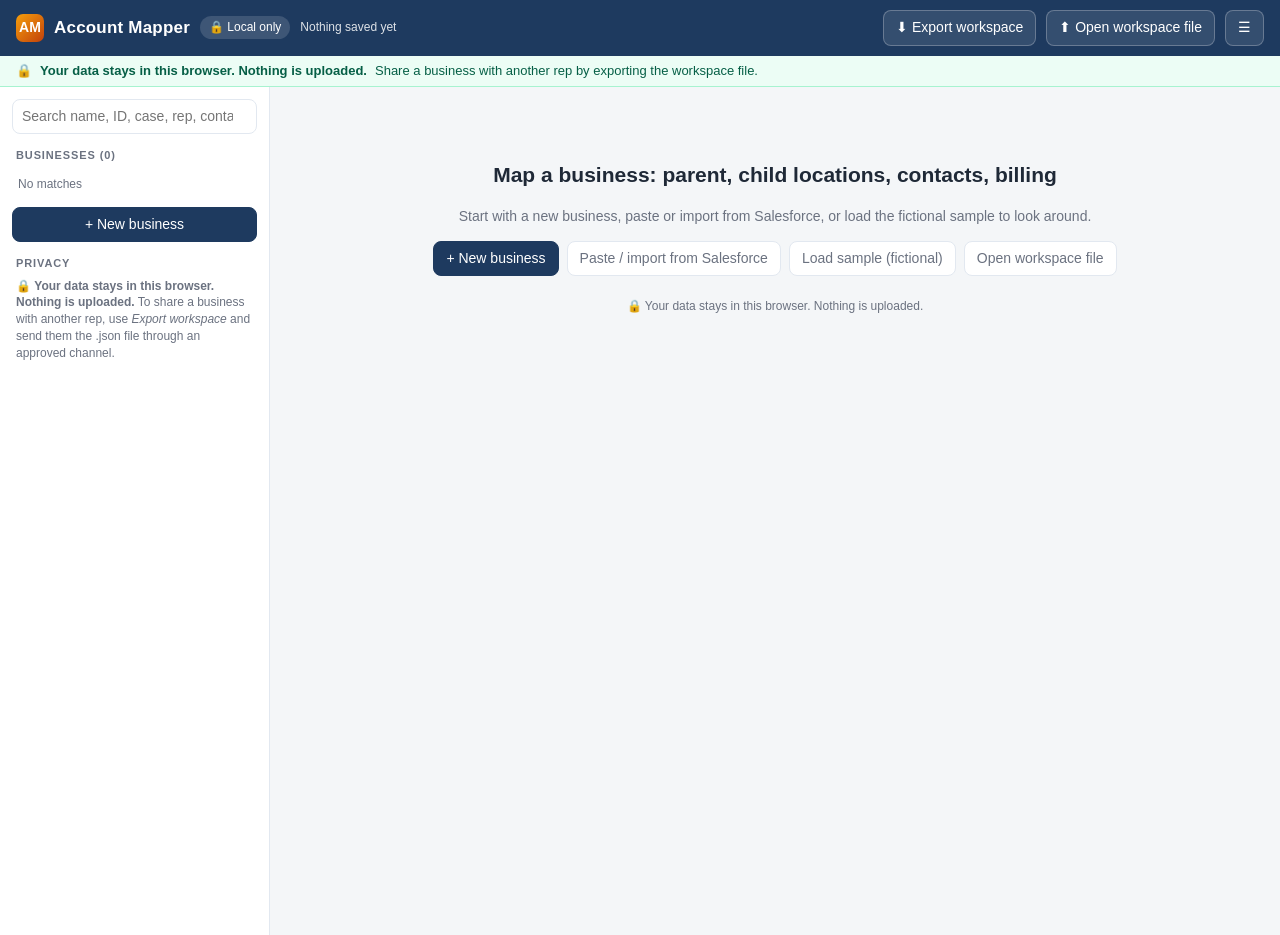
==== index.html @ 1bd2df92 "Account Mapper v1.0.0: local-only parent/child account mapper (PWA)" ====
<!doctype html>
<html lang="en">
<head>
<meta charset="utf-8">
<meta http-equiv="Content-Security-Policy" content="default-src 'none'; script-src 'unsafe-inline'; style-src 'unsafe-inline'; img-src 'self' data: blob:; manifest-src 'self'; worker-src 'self'; connect-src 'none'; form-action 'none'; base-uri 'none'; object-src 'none'; frame-src 'none'">
<meta name="referrer" content="no-referrer">
<meta name="viewport" content="width=device-width, initial-scale=1, viewport-fit=cover">
<meta name="theme-color" content="#1e3a5f">
<meta name="apple-mobile-web-app-capable" content="yes">
<meta name="apple-mobile-web-app-title" content="Account Mapper">
<link rel="manifest" href="manifest.webmanifest">
<link rel="icon" href="icon-192.png">
<link rel="apple-touch-icon" href="icon-192.png">
<title>Account Mapper — local, private</title>
<style>:root{
  --bg:#f4f6f8;--panel:#fff;--ink:#1f2937;--muted:#6b7280;--line:#cbd5e1;--border:#e2e8f0;
  --brand:#1e3a5f;--brand2:#2f5d8a;--accent:#c2410c;
  --st-app:#d97706;--st-app-bg:#fef3c7;--st-impl:#2563eb;--st-impl-bg:#dbeafe;--st-mc:#059669;--st-mc-bg:#d1fae5;
  --own:#7c3aed;--own-bg:#ede9fe;--up:#475569;--up-bg:#f1f5f9;
  --radius:10px;--shadow:0 1px 2px rgba(15,23,42,.06),0 2px 8px rgba(15,23,42,.06);
}
*{box-sizing:border-box}
html,body{margin:0;height:100%}
body{font:14px/1.4 -apple-system,BlinkMacSystemFont,"Segoe UI",Roboto,"Helvetica Neue",Arial,sans-serif;color:var(--ink);background:var(--bg);-webkit-text-size-adjust:100%}
button,input,select,textarea{font:inherit;color:inherit}
button{cursor:pointer;border:1px solid var(--border);background:#fff;border-radius:8px;padding:7px 12px;min-height:34px}
button:hover{background:#f8fafc;border-color:#cbd5e1}
button.primary{background:var(--brand);color:#fff;border-color:var(--brand)}
button.primary:hover{background:var(--brand2)}
button.ghost{background:transparent;border-color:transparent}
button.small{padding:3px 8px;min-height:26px;font-size:12px}
button.danger{color:#b91c1c;border-color:#fecaca}
button.cp{padding:2px 6px;min-height:26px;font-size:12px;color:var(--muted);background:#fff}
button.cp:hover{color:var(--brand)}
input[type=text],input[type=email],input[type=tel],input[type=search],input:not([type]),select,textarea{border:1px solid var(--border);border-radius:8px;padding:7px 9px;background:#fff;min-height:34px;width:100%}
textarea{min-height:70px;resize:vertical}
input:focus,select:focus,textarea:focus{outline:2px solid #93c5fd;outline-offset:0;border-color:#93c5fd}
.hidden{display:none!important}
.muted{color:var(--muted)}
.small{font-size:12px}
.row{display:flex;gap:8px;align-items:center;flex-wrap:wrap}
.spacer{flex:1}

/* header */
.top{display:flex;align-items:center;gap:10px;padding:10px 16px;background:var(--brand);color:#fff;position:sticky;top:0;z-index:20;flex-wrap:wrap}
.top h1{font-size:17px;margin:0;font-weight:650;letter-spacing:.2px}
.top .logo{width:28px;height:28px;border-radius:7px;background:linear-gradient(135deg,#f59e0b,#c2410c);display:grid;place-items:center;font-weight:800;color:#fff;font-size:14px}
.top .lock{font-size:12px;background:rgba(255,255,255,.14);padding:3px 9px;border-radius:999px}
.top .save{font-size:12px;opacity:.85}
.top button{background:rgba(255,255,255,.1);color:#fff;border-color:rgba(255,255,255,.25)}
.top button:hover{background:rgba(255,255,255,.2)}
.menu{position:relative}
.menu-pop{position:absolute;right:0;top:40px;background:#fff;color:var(--ink);border:1px solid var(--border);border-radius:10px;box-shadow:var(--shadow);min-width:230px;padding:6px;z-index:30}
.menu-pop button{display:block;width:100%;text-align:left;border:0;background:transparent;color:var(--ink)}
.menu-pop button:hover{background:#f1f5f9}

.layout{display:grid;grid-template-columns:270px 1fr;min-height:calc(100vh - 52px)}
aside{border-right:1px solid var(--border);background:#fff;padding:12px;overflow:auto;max-height:calc(100vh - 52px);position:sticky;top:52px}
main{padding:16px 20px 60px;min-width:0}
.side-h{font-size:11px;text-transform:uppercase;letter-spacing:.08em;color:var(--muted);margin:14px 4px 6px;font-weight:650}
.biz{display:block;width:100%;text-align:left;border:1px solid transparent;border-radius:9px;padding:8px 10px;margin-bottom:4px;background:transparent}
.biz:hover{background:#f8fafc}
.biz.sel{background:#eff6ff;border-color:#bfdbfe}
.biz .bn{font-weight:600;display:block;white-space:nowrap;overflow:hidden;text-overflow:ellipsis}
.biz .bm{font-size:12px;color:var(--muted)}
.stagebar{display:flex;height:6px;border-radius:4px;overflow:hidden;background:#e5e7eb;margin-top:5px}
.stagebar i{display:block;height:100%}
.stagebar .s-app{background:var(--st-app)}.stagebar .s-impl{background:var(--st-impl)}.stagebar .s-mc{background:var(--st-mc)}
.mobile-biz{display:none}

/* business header */
.bizhead{background:var(--panel);border:1px solid var(--border);border-radius:var(--radius);padding:14px 16px;box-shadow:var(--shadow);margin-bottom:12px}
.bizhead h2{margin:0 0 4px;font-size:20px}
.overview{display:grid;grid-template-columns:repeat(auto-fit,minmax(170px,1fr));gap:10px;margin-top:10px}
.stat{border:1px solid var(--border);border-radius:9px;padding:9px 11px;background:#fbfcfd}
.stat .k{font-size:11px;color:var(--muted);text-transform:uppercase;letter-spacing:.06em}
.stat .v{font-size:19px;font-weight:700;margin-top:2px}
.stat .d{font-size:12px;color:var(--muted)}
.pipeline{display:flex;gap:6px;margin-top:10px;flex-wrap:wrap}
.pipe{flex:1;min-width:150px;border-radius:9px;padding:8px 10px;border:1px solid}
.pipe .n{font-size:20px;font-weight:700}
.pipe.st-app{background:var(--st-app-bg);border-color:#fcd34d;color:#78350f}
.pipe.st-impl{background:var(--st-impl-bg);border-color:#93c5fd;color:#1e3a8a}
.pipe.st-mc{background:var(--st-mc-bg);border-color:#6ee7b7;color:#064e3b}

/* tabs/toolbar */
.tabs{display:flex;gap:4px;border-bottom:1px solid var(--border);margin:6px 0 12px;overflow-x:auto}
.tab{border:0;border-bottom:3px solid transparent;border-radius:0;background:transparent;padding:9px 12px;color:var(--muted);font-weight:600;white-space:nowrap}
.tab.on{color:var(--brand);border-bottom-color:var(--brand)}
.toolbar{display:flex;gap:8px;align-items:center;flex-wrap:wrap;margin-bottom:10px}
.toolbar input[type=search]{max-width:280px}
.seg{display:inline-flex;border:1px solid var(--border);border-radius:9px;overflow:hidden;background:#fff}
.seg button{border:0;border-radius:0;border-right:1px solid var(--border);background:#fff;font-size:13px}
.seg button:last-child{border-right:0}
.seg button.on{background:var(--brand);color:#fff}

/* badges */
.badge{display:inline-flex;align-items:center;gap:5px;font-size:11.5px;font-weight:650;padding:2px 8px;border-radius:999px;white-space:nowrap}
.badge.st-app{background:var(--st-app-bg);color:#92400e}
.badge.st-impl{background:var(--st-impl-bg);color:#1e40af}
.badge.st-mc{background:var(--st-mc-bg);color:#065f46}
.badge.lvl-parent{background:#e0e7ff;color:#3730a3}
.badge.lvl-child{background:#fce7f3;color:#9d174d}
.badge.lvl-inh{background:#f1f5f9;color:#475569;border:1px dashed #94a3b8}
.badge.own{background:var(--own-bg);color:var(--own)}
.badge.up{background:var(--up-bg);color:var(--up)}
.badge.sample{background:#fff7ed;color:#9a3412;border:1px solid #fed7aa}
.steps{display:inline-flex;gap:3px;vertical-align:middle}
.steps i{width:16px;height:5px;border-radius:3px;background:#e5e7eb;display:block}
.st-app .steps i.on{background:var(--st-app)}.st-impl .steps i.on{background:var(--st-impl)}.st-mc .steps i.on{background:var(--st-mc)}

/* org chart */
.chartwrap{background:#fff;border:1px solid var(--border);border-radius:var(--radius);overflow:auto;box-shadow:var(--shadow);-webkit-overflow-scrolling:touch}
.tree{display:inline-block;min-width:100%;padding:18px 10px 26px;text-align:center}
.tree ul{display:flex;justify-content:center;margin:0;padding:22px 0 0;position:relative}
.tree li{list-style:none;position:relative;padding:22px 7px 0;display:flex;flex-direction:column;align-items:center}
.tree li::before,.tree li::after{content:'';position:absolute;top:0;right:50%;border-top:2px solid var(--line);width:50%;height:22px}
.tree li::after{right:auto;left:50%;border-left:2px solid var(--line)}
.tree li:only-child::before,.tree li:only-child::after{display:none}
.tree li:only-child{padding-top:0}
.tree li:first-child::before,.tree li:last-child::after{border:0 none}
.tree li:last-child::before{border-right:2px solid var(--line);border-radius:0 7px 0 0}
.tree li:first-child::after{border-radius:7px 0 0 0}
.tree ul ul::before{content:'';position:absolute;top:0;left:50%;border-left:2px solid var(--line);height:22px}
.tree>ul{padding-top:0}
.node{width:232px;text-align:left;background:#fff;border:1px solid var(--border);border-top:5px solid #94a3b8;border-radius:10px;padding:9px 10px;box-shadow:var(--shadow);cursor:pointer;position:relative}
.node:hover{box-shadow:0 0 0 2px #bfdbfe,var(--shadow)}
.node.st-app{border-top-color:var(--st-app)}.node.st-impl{border-top-color:var(--st-impl)}.node.st-mc{border-top-color:var(--st-mc)}
.node.root{width:260px;border-width:2px;border-top-width:6px}
.node.dim{opacity:.35}
.node.hit{box-shadow:0 0 0 3px #fde047,var(--shadow)}
.node-top{display:flex;justify-content:space-between;align-items:center;gap:6px}
.node-name{font-weight:650;margin:6px 0 2px;line-height:1.25;word-break:break-word}
.node-meta{font-size:11.5px;color:var(--muted);word-break:break-all}
.node-chips{display:flex;flex-wrap:wrap;gap:4px;margin-top:7px}
.chip{font-size:11px;background:#f1f5f9;color:#334155;border-radius:6px;padding:2px 6px;white-space:nowrap}
.chip.own{background:var(--own-bg);color:var(--own);font-weight:600}
.chip.up{background:var(--up-bg);color:var(--up)}
.chip.link{background:#ecfeff;color:#155e75;border:1px dashed #67e8f9}
.node-actions{display:flex;gap:4px;margin-top:8px}
.node-actions button{flex:1}
.lvl-tag{font-size:10px;text-transform:uppercase;letter-spacing:.07em;color:var(--muted);font-weight:700}
/* outline */
.outline{padding:12px 14px}
.outline ul{list-style:none;margin:0;padding-left:26px;position:relative}
.outline>ul{padding-left:0}
.outline li{position:relative;padding:5px 0}
.outline ul ul li::before{content:'';position:absolute;left:-16px;top:0;bottom:50%;width:14px;border-left:2px solid var(--line);border-bottom:2px solid var(--line);border-bottom-left-radius:6px}
.outline ul ul li:not(:last-child)::after{content:'';position:absolute;left:-16px;top:50%;bottom:0;border-left:2px solid var(--line)}
.outline .node{width:auto;max-width:720px;display:grid;grid-template-columns:1fr auto;gap:4px 10px}
.outline .node .node-actions{grid-column:2;grid-row:1/span 3;flex-direction:column;margin:0}
.legend{display:flex;gap:12px;flex-wrap:wrap;font-size:12px;color:var(--muted);margin:8px 2px}
.legend span{display:inline-flex;gap:5px;align-items:center}
.sw{width:12px;height:12px;border-radius:3px;display:inline-block}

/* tables */
.card{background:var(--panel);border:1px solid var(--border);border-radius:var(--radius);box-shadow:var(--shadow);padding:14px;margin-bottom:12px}
.card h3{margin:0 0 10px;font-size:15px}
.tblwrap{overflow:auto;border:1px solid var(--border);border-radius:var(--radius);background:#fff;-webkit-overflow-scrolling:touch}
table.t{border-collapse:collapse;width:100%;font-size:13px}
table.t th{position:sticky;top:0;background:#f8fafc;text-align:left;font-weight:650;color:#334155;border-bottom:1px solid var(--border);padding:8px;white-space:nowrap;z-index:1}
table.t td{border-bottom:1px solid #f1f5f9;padding:7px 8px;vertical-align:top}
table.t tr:hover td{background:#fafcff}
td.cc{cursor:copy}
td.cc:hover{background:#eff6ff!important}
.indent{display:inline-block}
.matrix td.c{text-align:center;font-size:15px}
.dot-direct{color:#3730a3}.dot-inh{color:#94a3b8}.dot-child{color:#9d174d}

/* contacts */
.cgrid{display:grid;grid-template-columns:repeat(auto-fill,minmax(260px,1fr));gap:10px}
.contact{border:1px solid var(--border);border-radius:10px;padding:10px;background:#fff;border-left:5px solid #a5b4fc}
.contact.lvl-child{border-left-color:#f9a8d4}
.contact.inh{border-left-style:dashed;background:#fbfcfd}
.contact .cn{font-weight:650}
.contact .cl{font-size:12.5px;color:#334155;display:flex;align-items:center;gap:4px;justify-content:space-between}
.group-h{display:flex;align-items:center;gap:8px;margin:14px 0 8px;font-weight:650}

/* billing */
.rollup{border:1px solid var(--border);border-radius:10px;padding:10px 12px;margin-bottom:10px;background:#fff;border-left:5px solid var(--own)}
.rollup .rl{display:flex;flex-wrap:wrap;gap:6px;margin-top:8px}

/* modal */
.modal{position:fixed;inset:0;background:rgba(15,23,42,.45);z-index:50;display:flex;justify-content:flex-end}
.modal-card{background:#fff;width:min(640px,100%);height:100%;overflow:auto;padding:0 0 40px;box-shadow:-10px 0 30px rgba(0,0,0,.15);-webkit-overflow-scrolling:touch}
.modal.center{justify-content:center;align-items:center}
.modal.center .modal-card{height:auto;max-height:90vh;border-radius:12px;width:min(900px,96vw)}
.mh{position:sticky;top:0;background:#fff;border-bottom:1px solid var(--border);padding:12px 16px;display:flex;gap:8px;align-items:center;z-index:2}
.mh h3{margin:0;font-size:16px;flex:1;min-width:0;overflow:hidden;text-overflow:ellipsis;white-space:nowrap}
.mb{padding:12px 16px}
.sec{border:1px solid var(--border);border-radius:10px;padding:12px;margin-bottom:12px}
.sec>h4{margin:0 0 10px;font-size:13px;text-transform:uppercase;letter-spacing:.06em;color:#475569;display:flex;align-items:center;gap:8px}
.f{display:grid;grid-template-columns:150px 1fr auto;gap:6px;align-items:center;margin-bottom:6px}
.f label{font-size:12.5px;color:#475569}
.stepper{display:flex;gap:0;margin:4px 0}
.stepper button{flex:1;border-radius:0;border-right-width:0;font-size:12.5px;padding:8px 6px}
.stepper button:first-child{border-radius:8px 0 0 8px}
.stepper button:last-child{border-radius:0 8px 8px 0;border-right-width:1px}
.stepper button.on.st-app,.stepper button.done.st-app{background:var(--st-app);color:#fff;border-color:var(--st-app)}
.stepper button.on.st-impl,.stepper button.done.st-impl{background:var(--st-impl);color:#fff;border-color:var(--st-impl)}
.stepper button.on.st-mc{background:var(--st-mc);color:#fff;border-color:var(--st-mc)}
.stepper button.done{opacity:.55}
.radio-cards{display:grid;grid-template-columns:1fr 1fr;gap:8px}
.radio-cards label{border:1px solid var(--border);border-radius:9px;padding:9px;cursor:pointer;display:flex;gap:8px;align-items:flex-start}
.radio-cards label.on{border-color:var(--brand2);background:#eff6ff}
.filelist .fi{display:flex;align-items:center;gap:8px;padding:6px 0;border-bottom:1px solid #f1f5f9}
.filelist .fi .nm{flex:1;min-width:0;overflow:hidden;text-overflow:ellipsis;white-space:nowrap}
.checklist{max-height:220px;overflow:auto;border:1px solid var(--border);border-radius:8px;padding:6px}
.checklist label{display:flex;gap:8px;padding:4px;align-items:center}

#toast{position:fixed;left:50%;bottom:22px;transform:translateX(-50%);background:#111827;color:#fff;padding:9px 14px;border-radius:9px;font-size:13px;opacity:0;transition:opacity .2s;pointer-events:none;z-index:80;max-width:90vw}
#toast.show{opacity:1}
.empty{text-align:center;padding:40px 20px;color:var(--muted)}
.empty h2{color:var(--ink)}
.warnbar{background:#fef3c7;border:1px solid #fcd34d;color:#78350f;padding:8px 12px;border-radius:9px;margin-bottom:10px;font-size:13px}
.okbar{background:#ecfdf5;border:1px solid #6ee7b7;color:#065f46;padding:8px 12px;border-radius:9px;margin-bottom:10px;font-size:13px}
.maptbl select{min-width:190px}
.kbd{font-family:ui-monospace,Menlo,Consolas,monospace;font-size:12px;background:#f1f5f9;padding:1px 5px;border-radius:4px}
pre.mono{font-family:ui-monospace,Menlo,Consolas,monospace;font-size:12px;background:#f8fafc;border:1px solid var(--border);border-radius:8px;padding:8px;white-space:pre-wrap;max-height:200px;overflow:auto}

@media (max-width:900px){
  .layout{grid-template-columns:1fr}
  aside{display:none}
  .mobile-biz{display:flex;gap:8px;margin-bottom:10px}
  main{padding:12px}
  .f{grid-template-columns:1fr auto}
  .f label{grid-column:1/-1}
  .radio-cards{grid-template-columns:1fr}
}
@media print{.top,aside,.tabs,.toolbar,.node-actions{display:none!important}.layout{display:block}}
.btnlike{display:inline-block}
.btnlike .button{display:inline-flex;align-items:center;cursor:pointer;border:1px solid var(--border);background:#fff;border-radius:8px;padding:7px 12px;min-height:34px}
.btnlike .button:hover{background:#f8fafc}
.privacy{background:#ecfdf5;color:#065f46;border-bottom:1px solid #a7f3d0;padding:6px 16px;font-size:13px;display:flex;gap:8px;align-items:center;flex-wrap:wrap}
</style>
</head>
<body>
<header class="top">
  <div class="logo">AM</div><h1>Account Mapper</h1>
  <span class="lock" title="All data is stored only in this browser">🔒 Local only</span>
  <span class="save" id="saveState"></span>
  <span class="spacer"></span>
  <button data-act="exportws" title="Save everything to a .json file">⬇ Export workspace</button>
  <button data-act="importws" title="Open a workspace .json file">⬆ Open workspace file</button>
  <div class="menu"><button data-act="menu" aria-label="More">☰</button>
    <div class="menu-pop hidden" id="menuPop">
      <button data-act="loadsample">Load sample (fictional demo data)</button>
      <button data-act="about">About & privacy</button>
      <button data-act="clearall" style="color:#b91c1c">Erase everything in this browser…</button>
    </div></div>
</header>
<div class="privacy" id="privacyNote">🔒 <b>Your data stays in this browser. Nothing is uploaded.</b> <span>Share a business with another rep by exporting the workspace file.</span></div>
<div class="warnbar hidden" id="storeWarn" style="margin:8px 16px 0">This browser blocked full local storage, so uploaded files are kept only until you close the tab. Export your workspace before leaving.</div>
<div class="layout"><aside id="side"></aside><main><div class="mobile-biz" id="mobileBiz"></div><div id="main"></div></main></div>
<div id="modal" class="modal hidden"><div class="modal-card" id="modalCard"></div></div>
<div id="toast" role="status" aria-live="polite"></div>
<input type="file" id="fileWs" accept=".json,application/json" class="hidden">
<script>
'use strict';
/* =====================================================================
   Account Mapper — local-only, single-file app.
   NO network access: the page's Content-Security-Policy sets
   connect-src 'none' and default-src 'none'. All data lives in this
   browser (IndexedDB, with localStorage fallback) and in files you export.
   ===================================================================== */
const APP_VERSION = '1.0.0';
const WS_FORMAT = 'account-mapper-workspace';

const STAGES = [
  {id:'app',  label:'Application Follow-up', short:'App Follow-up', n:1},
  {id:'impl', label:'Implementation Call',   short:'Impl. Call',   n:2},
  {id:'mc',   label:'Monitor & Control',     short:'Monitor & Control', n:3},
];
const STAGE = Object.fromEntries(STAGES.map(s=>[s.id,s]));

const ACCOUNT_FIELDS = [
  {k:'name',        label:'Business Name'},
  {k:'sfId',        label:'Salesforce Account ID'},
  {k:'caseNo',      label:'Case #'},
  {k:'oppName',     label:'Opportunity Name'},
  {k:'oppNo',       label:'Opportunity #'},
  {k:'oppId',       label:'Opportunity ID'},
  {k:'repName',     label:'Rep Name'},
  {k:'repEmail',    label:'Rep Email'},
  {k:'repPhone',    label:'Rep Phone'},
  {k:'stage',       label:'Stage'},
  {k:'billMode',    label:'Billing Mode'},
  {k:'creditLimit', label:'Credit Line Limit'},
  {k:'billCycle',   label:'Billing Cycle'},
  {k:'terms',       label:'Payment Terms'},
  {k:'billContact', label:'Billing Contact'},
  {k:'notes',       label:'Notes'},
];
const CONTACT_FIELDS = [
  {k:'name',  label:'Name'},
  {k:'title', label:'Title'},
  {k:'email', label:'Email'},
  {k:'phone', label:'Phone'},
  {k:'role',  label:'Role'},
];
const BILL_CYCLES = ['','Weekly','Bi-weekly','Semi-monthly','Monthly','Daily'];

/* ---------- small utils ---------- */
const $ = (s, r=document) => r.querySelector(s);
const $$ = (s, r=document) => Array.from(r.querySelectorAll(s));
const esc = s => String(s ?? '').replace(/[&<>"']/g, c => ({'&':'&amp;','<':'&lt;','>':'&gt;','"':'&quot;',"'":'&#39;'}[c]));
const uid = p => p + '_' + Date.now().toString(36) + Math.random().toString(36).slice(2, 8);
const norm = s => String(s ?? '').trim().toLowerCase().replace(/[\s_\-]+/g, ' ').replace(/[^a-z0-9#& ]/g, '').trim();
const today = () => { const d = new Date(); return d.getFullYear() + '-' + String(d.getMonth()+1).padStart(2,'0') + '-' + String(d.getDate()).padStart(2,'0'); };
const safeFile = s => String(s || 'file').replace(/^sample:\s*/i, 'Sample ').replace(/[^\w.\- ]+/g, '').trim().replace(/\s+/g, '_').slice(0, 60) || 'file';
function parseMoney(v){ if (v == null || v === '') return null; const n = Number(String(v).replace(/[$,\s]/g, '')); return isFinite(n) ? n : null; }
function fmtMoney(v){ const n = parseMoney(v); if (n == null) return ''; return '$' + n.toLocaleString('en-US', {maximumFractionDigits: 2}); }
function fmtBytes(n){ if (n < 1024) return n + ' B'; if (n < 1048576) return (n/1024).toFixed(1) + ' KB'; return (n/1048576).toFixed(1) + ' MB'; }
function parseStage(v){
  const s = norm(v); if (!s) return null;
  if (/monitor|control|m&c|^mc$|live|complete/.test(s)) return 'mc';
  if (/impl/.test(s)) return 'impl';
  if (/app|follow|new|pending|prospect/.test(s)) return 'app';
  return null;
}
function parseBillMode(v){
  const s = norm(v); if (!s) return null;
  if (/own|child|self|individual|separate|location/.test(s)) return 'own';
  if (/parent|roll|master|corporate|hq/.test(s)) return 'parent';
  return null;
}
function ab2b64(buf){ const b = new Uint8Array(buf); let s = ''; for (let i = 0; i < b.length; i += 0x8000) s += String.fromCharCode.apply(null, b.subarray(i, i + 0x8000)); return btoa(s); }
function b642ab(b64){ const s = atob(b64); const b = new Uint8Array(s.length); for (let i = 0; i < s.length; i++) b[i] = s.charCodeAt(i); return b.buffer; }

/* ---------- CSV ---------- */
function detectDelim(text){
  const line = text.split(/\r?\n/).find(l => l.trim()) || '';
  let inQ = false; const c = {',':0,'\t':0,';':0,'|':0};
  for (const ch of line){ if (ch === '"') inQ = !inQ; else if (!inQ && ch in c) c[ch]++; }
  if (c['\t'] > 0) return '\t';
  let best = ',', bn = 0; for (const k in c) if (c[k] > bn){ bn = c[k]; best = k; }
  return best;
}
function parseCSV(text, delim){
  text = String(text || '').replace(/^\uFEFF/, '');
  delim = delim || detectDelim(text);
  const rows = []; let row = [], f = '', i = 0, q = false; const n = text.length;
  while (i < n){
    const ch = text[i];
    if (q){
      if (ch === '"'){ if (text[i+1] === '"'){ f += '"'; i += 2; continue; } q = false; i++; continue; }
      f += ch; i++; continue;
    }
    if (ch === '"' && f === ''){ q = true; i++; continue; }
    if (ch === delim){ row.push(f); f = ''; i++; continue; }
    if (ch === '\r'){ i++; continue; }
    if (ch === '\n'){ row.push(f); rows.push(row); row = []; f = ''; i++; continue; }
    f += ch; i++;
  }
  if (f !== '' || row.length){ row.push(f); rows.push(row); }
  return rows.filter(r => r.some(c => String(c).trim() !== ''));
}
function csvCell(v){ const s = String(v ?? ''); return /[",\r\n]/.test(s) || /^\s|\s$/.test(s) ? '"' + s.replace(/"/g, '""') + '"' : s; }
function toCSV(rows){ return rows.map(r => r.map(csvCell).join(',')).join('\r\n'); }
function tsvCell(v){ return String(v ?? '').replace(/[\t\r\n]+/g, ' '); }
function toTSV(rows){ return rows.map(r => r.map(tsvCell).join('\t')).join('\n'); }
/* Salesforce report exports add footer lines (totals, "Generated By", copyright). Drop them. */
function cleanReportRows(rows){
  if (!rows.length) return rows;
  const w = rows[0].length;
  let out = rows.slice();
  while (out.length > 1){
    const r = out[out.length - 1]; const filled = r.filter(c => String(c).trim()).length;
    const txt = r.join(' ');
    if (/copyright|salesforce\.com|confidential information|generated by|^\s*total\b|grand total/i.test(txt) || (w > 2 && filled <= 1)) out.pop(); else break;
  }
  return out;
}

/* ---------- ZIP (store, no compression) ---------- */
const CRC_TABLE = (() => { const t = new Uint32Array(256); for (let n = 0; n < 256; n++){ let c = n; for (let k = 0; k < 8; k++) c = c & 1 ? 0xEDB88320 ^ (c >>> 1) : c >>> 1; t[n] = c >>> 0; } return t; })();
function crc32(u8){ let c = 0xFFFFFFFF; for (let i = 0; i < u8.length; i++) c = CRC_TABLE[(c ^ u8[i]) & 0xFF] ^ (c >>> 8); return (c ^ 0xFFFFFFFF) >>> 0; }
const enc = new TextEncoder();
function makeZip(files){
  const d = new Date();
  const dosTime = (d.getHours() << 11) | (d.getMinutes() << 5) | (d.getSeconds() >> 1);
  const dosDate = ((d.getFullYear() - 1980) << 9) | ((d.getMonth() + 1) << 5) | d.getDate();
  const parts = [], central = []; let offset = 0;
  for (const f of files){
    const name = enc.encode(f.name);
    const data = typeof f.data === 'string' ? enc.encode(f.data) : new Uint8Array(f.data);
    const crc = crc32(data);
    const lh = new DataView(new ArrayBuffer(30));
    lh.setUint32(0, 0x04034b50, true); lh.setUint16(4, 20, true); lh.setUint16(6, 0x0800, true); lh.setUint16(8, 0, true);
    lh.setUint16(10, dosTime, true); lh.setUint16(12, dosDate, true); lh.setUint32(14, crc, true);
    lh.setUint32(18, data.length, true); lh.setUint32(22, data.length, true); lh.setUint16(26, name.length, true); lh.setUint16(28, 0, true);
    parts.push(new Uint8Array(lh.buffer), name, data);
    const ch = new DataView(new ArrayBuffer(46));
    ch.setUint32(0, 0x02014b50, true); ch.setUint16(4, 20, true); ch.setUint16(6, 20, true); ch.setUint16(8, 0x0800, true); ch.setUint16(10, 0, true);
    ch.setUint16(12, dosTime, true); ch.setUint16(14, dosDate, true); ch.setUint32(16, crc, true);
    ch.setUint32(20, data.length, true); ch.setUint32(24, data.length, true); ch.setUint16(28, name.length, true);
    ch.setUint16(30, 0, true); ch.setUint16(32, 0, true); ch.setUint16(34, 0, true); ch.setUint16(36, 0, true); ch.setUint32(38, 0, true); ch.setUint32(42, offset, true);
    central.push(new Uint8Array(ch.buffer), name);
    offset += 30 + name.length + data.length;
  }
  const cdSize = central.reduce((a, b) => a + b.length, 0);
  const end = new DataView(new ArrayBuffer(22));
  end.setUint32(0, 0x06054b50, true); end.setUint16(8, files.length, true); end.setUint16(10, files.length, true);
  end.setUint32(12, cdSize, true); end.setUint32(16, offset, true);
  return new Blob([...parts, ...central, new Uint8Array(end.buffer)], {type: 'application/zip'});
}

/* ---------- XLSX writer (hand-written SpreadsheetML in a zip) ---------- */
const XML_BAD = /[\u0000-\u0008\u000B\u000C\u000E-\u001F\uFFFE\uFFFF]/g;
const xesc = s => String(s ?? '').replace(XML_BAD, '').replace(/[&<>"]/g, c => ({'&':'&amp;','<':'&lt;','>':'&gt;','"':'&quot;'}[c]));
function colName(i){ let s = ''; i++; while (i > 0){ const m = (i - 1) % 26; s = String.fromCharCode(65 + m) + s; i = Math.floor((i - 1) / 26); } return s; }
const NUM_RE = /^-?(0|[1-9]\d{0,14})(\.\d+)?$/;   // leading-zero values (IDs, ZIPs, card #s) stay text
function sheetName(raw, used){
  let s = String(raw || 'Sheet').replace(/[\[\]:*?\/\\]/g, ' ').replace(/\s+/g, ' ').trim().replace(/^'+|'+$/g, '');
  if (!s || /^history$/i.test(s)) s = 'Sheet';
  s = s.slice(0, 31).trim();
  let name = s, n = 2;
  while (used.has(name.toLowerCase())){ const suf = ' (' + n++ + ')'; name = s.slice(0, 31 - suf.length).trim() + suf; }
  used.add(name.toLowerCase());
  return name;
}
/* sheets: [{name, rows:[[cell]], header:rowIndex|-1, widths?:[n]}]; cell = value or {v, s, t:'n'|'s'} ; styles: 1=header 2=title 3=currency 4=bold */
function buildXlsx(sheets){
  const used = new Set();
  sheets.forEach(s => s.finalName = sheetName(s.name, used));
  const files = [];
  const ct = ['<?xml version="1.0" encoding="UTF-8" standalone="yes"?>',
    '<Types xmlns="http://schemas.openxmlformats.org/package/2006/content-types">',
    '<Default Extension="rels" ContentType="application/vnd.openxmlformats-package.relationships+xml"/>',
    '<Default Extension="xml" ContentType="application/xml"/>',
    '<Override PartName="/xl/workbook.xml" ContentType="application/vnd.openxmlformats-officedocument.spreadsheetml.sheet.main+xml"/>',
    '<Override PartName="/xl/styles.xml" ContentType="application/vnd.openxmlformats-officedocument.spreadsheetml.styles+xml"/>',
    '<Override PartName="/docProps/core.xml" ContentType="application/vnd.openxmlformats-package.core-properties+xml"/>',
    '<Override PartName="/docProps/app.xml" ContentType="application/vnd.openxmlformats-officedocument.extended-properties+xml"/>'];
  sheets.forEach((s, i) => ct.push('<Override PartName="/xl/worksheets/sheet' + (i+1) + '.xml" ContentType="application/vnd.openxmlformats-officedocument.spreadsheetml.worksheet+xml"/>'));
  ct.push('</Types>');
  files.push({name:'[Content_Types].xml', data: ct.join('')});
  files.push({name:'_rels/.rels', data:'<?xml version="1.0" encoding="UTF-8" standalone="yes"?><Relationships xmlns="http://schemas.openxmlformats.org/package/2006/relationships"><Relationship Id="rId1" Type="http://schemas.openxmlformats.org/officeDocument/2006/relationships/officeDocument" Target="xl/workbook.xml"/><Relationship Id="rId2" Type="http://schemas.openxmlformats.org/package/2006/relationships/metadata/core-properties" Target="docProps/core.xml"/><Relationship Id="rId3" Type="http://schemas.openxmlformats.org/officeDocument/2006/relationships/extended-properties" Target="docProps/app.xml"/></Relationships>'});
  const iso = new Date().toISOString().replace(/\.\d+Z$/, 'Z');
  files.push({name:'docProps/core.xml', data:'<?xml version="1.0" encoding="UTF-8" standalone="yes"?><cp:coreProperties xmlns:cp="http://schemas.openxmlformats.org/package/2006/metadata/core-properties" xmlns:dc="http://purl.org/dc/elements/1.1/" xmlns:dcterms="http://purl.org/dc/terms/" xmlns:xsi="http://www.w3.org/2001/XMLSchema-instance"><dc:creator>Account Mapper (local)</dc:creator><dcterms:created xsi:type="dcterms:W3CDTF">' + iso + '</dcterms:created><dcterms:modified xsi:type="dcterms:W3CDTF">' + iso + '</dcterms:modified></cp:coreProperties>'});
  files.push({name:'docProps/app.xml', data:'<?xml version="1.0" encoding="UTF-8" standalone="yes"?><Properties xmlns="http://schemas.openxmlformats.org/officeDocument/2006/extended-properties"><Application>Account Mapper</Application></Properties>'});
  const wb = ['<?xml version="1.0" encoding="UTF-8" standalone="yes"?><workbook xmlns="http://schemas.openxmlformats.org/spreadsheetml/2006/main" xmlns:r="http://schemas.openxmlformats.org/officeDocument/2006/relationships"><bookViews><workbookView/></bookViews><sheets>'];
  sheets.forEach((s, i) => wb.push('<sheet name="' + xesc(s.finalName) + '" sheetId="' + (i+1) + '" r:id="rId' + (i+1) + '"/>'));
  wb.push('</sheets></workbook>');
  files.push({name:'xl/workbook.xml', data: wb.join('')});
  const rels = ['<?xml version="1.0" encoding="UTF-8" standalone="yes"?><Relationships xmlns="http://schemas.openxmlformats.org/package/2006/relationships">'];
  sheets.forEach((s, i) => rels.push('<Relationship Id="rId' + (i+1) + '" Type="http://schemas.openxmlformats.org/officeDocument/2006/relationships/worksheet" Target="worksheets/sheet' + (i+1) + '.xml"/>'));
  rels.push('<Relationship Id="rId' + (sheets.length+1) + '" Type="http://schemas.openxmlformats.org/officeDocument/2006/relationships/styles" Target="styles.xml"/></Relationships>');
  files.push({name:'xl/_rels/workbook.xml.rels', data: rels.join('')});
  files.push({name:'xl/styles.xml', data:'<?xml version="1.0" encoding="UTF-8" standalone="yes"?><styleSheet xmlns="http://schemas.openxmlformats.org/spreadsheetml/2006/main"><numFmts count="1"><numFmt numFmtId="164" formatCode="&quot;$&quot;#,##0.00"/></numFmts><fonts count="3"><font><sz val="11"/><name val="Calibri"/><family val="2"/></font><font><b/><sz val="11"/><name val="Calibri"/><family val="2"/></font><font><b/><sz val="14"/><name val="Calibri"/><family val="2"/></font></fonts><fills count="3"><fill><patternFill patternType="none"/></fill><fill><patternFill patternType="gray125"/></fill><fill><patternFill patternType="solid"><fgColor rgb="FFDCE3EC"/><bgColor indexed="64"/></patternFill></fill></fills><borders count="1"><border><left/><right/><top/><bottom/><diagonal/></border></borders><cellStyleXfs count="1"><xf numFmtId="0" fontId="0" fillId="0" borderId="0"/></cellStyleXfs><cellXfs count="5"><xf numFmtId="0" fontId="0" fillId="0" borderId="0" xfId="0"/><xf numFmtId="0" fontId="1" fillId="2" borderId="0" xfId="0" applyFont="1" applyFill="1"/><xf numFmtId="0" fontId="2" fillId="0" borderId="0" xfId="0" applyFont="1"/><xf numFmtId="164" fontId="0" fillId="0" borderId="0" xfId="0" applyNumberFormat="1"/><xf numFmtId="0" fontId="1" fillId="0" borderId="0" xfId="0" applyFont="1"/></cellXfs><cellStyles count="1"><cellStyle name="Normal" xfId="0" builtinId="0"/></cellStyles></styleSheet>'});
  sheets.forEach((s, i) => {
    const rows = s.rows || [];
    const ncol = Math.max(1, ...rows.map(r => r.length));
    const widths = [];
    const out = ['<?xml version="1.0" encoding="UTF-8" standalone="yes"?><worksheet xmlns="http://schemas.openxmlformats.org/spreadsheetml/2006/main" xmlns:r="http://schemas.openxmlformats.org/officeDocument/2006/relationships">'];
    const hdr = s.header ?? 0;
    if (hdr >= 0 && rows.length > hdr + 1) out.push('<sheetViews><sheetView workbookViewId="0"><pane ySplit="' + (hdr+1) + '" topLeftCell="A' + (hdr+2) + '" activePane="bottomLeft" state="frozen"/></sheetView></sheetViews>');
    else out.push('<sheetViews><sheetView workbookViewId="0"/></sheetViews>');
    out.push('<sheetFormatPr defaultRowHeight="15"/>');
    const body = [];
    rows.forEach((r, ri) => {
      const cells = [];
      r.forEach((cell, ci) => {
        let v = cell, st = 0, t = null;
        if (cell && typeof cell === 'object'){ v = cell.v; st = cell.s || 0; t = cell.t || null; }
        if (ri === hdr && !st) st = 1;
        if (v == null || v === ''){ if (st) cells.push('<c r="' + colName(ci) + (ri+1) + '" s="' + st + '"/>'); return; }
        const sv = String(v);
        widths[ci] = Math.max(widths[ci] || 0, Math.min(60, sv.length + 2));
        const ref = colName(ci) + (ri+1);
        const isNum = t === 'n' || (t !== 's' && (typeof v === 'number' || (ri !== hdr && NUM_RE.test(sv.trim()))));
        if (isNum && isFinite(Number(sv))) cells.push('<c r="' + ref + '"' + (st ? ' s="' + st + '"' : '') + '><v>' + Number(sv) + '</v></c>');
        else cells.push('<c r="' + ref + '" t="inlineStr"' + (st ? ' s="' + st + '"' : '') + '><is><t xml:space="preserve">' + xesc(sv.slice(0, 32767)) + '</t></is></c>');
      });
      body.push('<row r="' + (ri+1) + '">' + cells.join('') + '</row>');
    });
    const w = s.widths || widths;
    const cols = [];
    for (let c = 0; c < ncol; c++) cols.push('<col min="' + (c+1) + '" max="' + (c+1) + '" width="' + Math.max(8, Math.min(60, w[c] || 10)) + '" customWidth="1"/>');
    out.push('<cols>' + cols.join('') + '</cols>');
    out.push('<sheetData>' + body.join('') + '</sheetData>');
    if (hdr >= 0 && rows.length > hdr + 1 && s.filter !== false) out.push('<autoFilter ref="A' + (hdr+1) + ':' + colName(ncol-1) + rows.length + '"/>');
    out.push('</worksheet>');
    files.push({name:'xl/worksheets/sheet' + (i+1) + '.xml', data: out.join('')});
  });
  return makeZip(files.map(f => ({name: f.name, data: f.data})));
}

/* ---------- Storage (IndexedDB, localStorage fallback) ---------- */
const Store = {
  db: null, mode: 'idb', mem: new Map(),
  async open(){
    try {
      if (!window.indexedDB) throw new Error('no idb');
      this.db = await new Promise((res, rej) => {
        const r = indexedDB.open('account-mapper', 1);
        r.onupgradeneeded = () => { const d = r.result; if (!d.objectStoreNames.contains('kv')) d.createObjectStore('kv'); if (!d.objectStoreNames.contains('files')) d.createObjectStore('files'); };
        r.onsuccess = () => res(r.result); r.onerror = () => rej(r.error); r.onblocked = () => rej(new Error('blocked'));
      });
    } catch (e) { this.mode = 'local'; }
  },
  _tx(store, mode, fn){
    return new Promise((res, rej) => {
      const t = this.db.transaction(store, mode); const req = fn(t.objectStore(store));
      t.oncomplete = () => res(req ? req.result : undefined); t.onerror = () => rej(t.error); t.onabort = () => rej(t.error || new Error('aborted'));
    });
  },
  async getWs(){ if (this.mode === 'idb') return this._tx('kv', 'readonly', s => s.get('ws')); try { const t = localStorage.getItem('am_ws'); return t ? JSON.parse(t) : null; } catch(e){ return null; } },
  async putWs(ws){ if (this.mode === 'idb') return this._tx('kv', 'readwrite', s => s.put(ws, 'ws')); localStorage.setItem('am_ws', JSON.stringify(ws)); },
  async getFile(id){ if (this.mode === 'idb') return this._tx('files', 'readonly', s => s.get(id)); return this.mem.get(id); },
  async putFile(id, data){ if (this.mode === 'idb') return this._tx('files', 'readwrite', s => s.put(data, id)); this.mem.set(id, data); },
  async delFile(id){ if (this.mode === 'idb') return this._tx('files', 'readwrite', s => s.delete(id)); this.mem.delete(id); },
  async clearAll(){ if (this.mode === 'idb'){ await this._tx('kv', 'readwrite', s => s.clear()); await this._tx('files', 'readwrite', s => s.clear()); } else { localStorage.removeItem('am_ws'); this.mem.clear(); } },
};

/* ---------- Data-source adapters ----------
   Every source turns outside data into plain records, then hands them to
   applyImport(type, records, opts). Built in: 'paste' (clipboard text) and
   'csv' (Salesforce report export). A future 'salesforce-api' adapter would
   implement the same shape — see README "Future: direct Salesforce connection". */
const DataSources = {
  list: [],
  register(src){ this.list.push(src); },
  get(id){ return this.list.find(s => s.id === id); },
};
DataSources.register({ id:'paste', label:'Paste from Salesforce', kind:'local', toTable: text => tableFromText(text) });
DataSources.register({ id:'csv', label:'Salesforce report CSV', kind:'local', toTable: text => { const rows = cleanReportRows(parseCSV(text)); return {headers: rows[0] || [], rows: rows.slice(1)}; } });
/* Placeholder — intentionally NOT implemented (no credentials, no network):
DataSources.register({ id:'salesforce-api', label:'Salesforce (connected app)', kind:'remote',
  async connect(){ OAuth 2.0 auth-code + PKCE via a Wex-approved External Client App },
  async fetchAccounts(query){ GET /services/data/vXX.X/query?q=SELECT Id, Name, ParentId ... },
  async fetchContacts(accountIds){ ... }, async pushAccount(acct){ PATCH /sobjects/Account/{Id} } }); */

function tableFromText(text){
  text = String(text || '').replace(/^\uFEFF/, '');
  const lines = text.split(/\r?\n/);
  const first = lines.find(l => l.trim()) || '';
  const delim = detectDelim(text);
  const firstCols = parseCSV(first, delim)[0] || [];
  if (firstCols.length >= 3 || !looksKV(lines)){
    const rows = cleanReportRows(parseCSV(text, delim));
    return {headers: rows[0] || [], rows: rows.slice(1)};
  }
  // "Label: value" or "Label<TAB>value" blocks; blank line separates records
  const recs = []; let cur = null; const headers = [];
  for (const raw of lines){
    const l = raw.trim();
    if (!l){ cur = null; continue; }
    const m = l.match(/^([^:\t]{1,60})(?::\s*|\t+)(.*)$/);
    if (!m) continue;
    const k = m[1].trim(), v = m[2].trim();
    if (!cur){ cur = {}; recs.push(cur); }
    if (k in cur){ cur = {}; recs.push(cur); }
    cur[k] = v; if (!headers.includes(k)) headers.push(k);
  }
  if (recs.length) return {headers, rows: recs.map(r => headers.map(h => r[h] ?? ''))};
  const rows = parseCSV(text, delim);
  return {headers: rows[0] || [], rows: rows.slice(1)};
}
function looksKV(lines){ const ne = lines.filter(l => l.trim()); return ne.length >= 2 && ne.filter(l => /^[^:\t]{1,60}(:\s|\t)/.test(l.trim())).length / ne.length > 0.8 && ne.every(l => l.split('\t').length <= 2); }

/* ===================== Model ===================== */
let WS = null;
function blankWs(){ return {format: WS_FORMAT, version: 1, created: Date.now(), updated: Date.now(), accounts: [], contacts: [], files: [], mappings: {accounts: {}, contacts: {}, sig: {}}}; }
function migrate(ws){
  if (!ws || typeof ws !== 'object') return blankWs();
  ws.format = WS_FORMAT; ws.version = ws.version || 1;
  ws.accounts = Array.isArray(ws.accounts) ? ws.accounts : [];
  ws.contacts = Array.isArray(ws.contacts) ? ws.contacts : [];
  ws.files = Array.isArray(ws.files) ? ws.files : [];
  ws.mappings = ws.mappings || {}; ws.mappings.accounts = ws.mappings.accounts || {}; ws.mappings.contacts = ws.mappings.contacts || {}; ws.mappings.sig = ws.mappings.sig || {};
  for (const a of ws.accounts){ a.linkedIds = Array.isArray(a.linkedIds) ? a.linkedIds : []; if (!STAGE[a.stage]) a.stage = 'app'; if (a.billMode !== 'own') a.billMode = 'parent'; }
  for (const c of ws.contacts){ c.accountIds = Array.isArray(c.accountIds) ? c.accountIds : []; if (c.level !== 'child') c.level = 'parent'; }
  return ws;
}
function newAccount(o = {}){
  const a = {id: uid('acc'), parentId: null, name: '', sfId: '', caseNo: '', oppName: '', oppNo: '', oppId: '', repName: '', repEmail: '', repPhone: '', stage: 'app', billMode: 'parent', creditLimit: '', billCycle: '', terms: '', billContact: '', notes: '', linkedIds: [], created: Date.now(), updated: Date.now(), ...o};
  if (!a.parentId) a.billMode = 'own';
  WS.accounts.push(a); return a;
}
function newContact(o = {}){ const c = {id: uid('con'), name: '', title: '', email: '', phone: '', role: '', level: 'parent', accountIds: [], created: Date.now(), ...o}; WS.contacts.push(c); return c; }
const acc = id => WS.accounts.find(a => a.id === id);
const con = id => WS.contacts.find(c => c.id === id);
const byName = (a, b) => (a.name || '').localeCompare(b.name || '', undefined, {numeric: true, sensitivity: 'base'});
const kids = id => WS.accounts.filter(a => a.parentId === id).sort(byName);
const roots = () => WS.accounts.filter(a => !a.parentId || !acc(a.parentId)).sort(byName);
const isRoot = a => !a.parentId || !acc(a.parentId);
function ancestors(a){ const out = []; let x = a, g = 0; while (x && x.parentId && acc(x.parentId) && g++ < 200){ x = acc(x.parentId); out.push(x); } return out; }
function rootOf(a){ const an = ancestors(a); return an.length ? an[an.length - 1] : a; }
function tree(id, depth = 0, out = []){ const a = acc(id); if (!a) return out; out.push({a, depth}); for (const k of kids(id)) tree(k.id, depth + 1, out); return out; }
const subtreeIds = id => new Set(tree(id).map(x => x.a.id));
const effMode = a => isRoot(a) ? 'own' : (a.billMode === 'own' ? 'own' : 'parent');
function creditHolder(a){ let x = a, g = 0; while (effMode(x) === 'parent' && g++ < 200) x = acc(x.parentId); return x; }
function contactsOf(a){
  const direct = WS.contacts.filter(c => c.accountIds.includes(a.id));
  const anc = ancestors(a);
  const inherited = [];
  for (const p of anc) for (const c of WS.contacts) if (c.level === 'parent' && c.accountIds.includes(p.id) && !direct.includes(c) && !inherited.some(x => x.c === c)) inherited.push({c, from: p});
  return {direct, inherited};
}
function appliesTo(c){ const set = new Set(); for (const id of c.accountIds){ if (!acc(id)) continue; if (c.level === 'parent') tree(id).forEach(x => set.add(x.a.id)); else set.add(id); } return [...set].map(acc).filter(Boolean); }
const filesOf = id => WS.files.filter(f => f.accountId === id);
const stageLabel = s => (STAGE[s] || STAGE.app).label;
const modeLabel = a => isRoot(a) ? 'Parent credit line' : (effMode(a) === 'own' ? 'Billed at child (own credit line)' : 'Billed at parent (rolls up)');
function shortName(a, root){
  let n = a.name || '(unnamed)';
  if (root && a !== root && root.name){ const rn = root.name; if (n.toLowerCase().startsWith(rn.toLowerCase())) n = n.slice(rn.length).replace(/^[\s\-–—:|,]+/, '') || n; }
  return n.replace(/^sample:\s*/i, '');
}
function bizStats(root){
  const t = tree(root.id); const counts = {app: 0, impl: 0, mc: 0}; let exposure = 0, own = 0, up = 0, missing = 0;
  for (const {a} of t){ counts[a.stage] = (counts[a.stage] || 0) + 1; if (effMode(a) === 'own'){ own++; const m = parseMoney(a.creditLimit); if (m == null) missing++; else exposure += m; } else up++; }
  const ids = new Set(t.map(x => x.a.id));
  const cons = WS.contacts.filter(c => c.accountIds.some(id => ids.has(id)));
  const files = WS.files.filter(f => ids.has(f.accountId));
  const pct = t.length ? Math.round(t.reduce((s, x) => s + (STAGE[x.a.stage].n - 1), 0) / (t.length * 2) * 100) : 0;
  return {n: t.length, counts, exposure, own, up, missing, pct, parentContacts: cons.filter(c => c.level === 'parent').length, childContacts: cons.filter(c => c.level === 'child').length, files: files.length, csv: files.filter(f => f.kind === 'csv').length};
}

/* ---- copy text builders ---- */
function acctPairs(a){
  const p = acc(a.parentId), h = creditHolder(a);
  const pairs = [['Business Name', a.name], ['Salesforce Account ID', a.sfId], ['Parent Account', p ? p.name : '(top-level / parent)'], ['Parent Account ID', p ? p.sfId : ''],
    ['Case #', a.caseNo], ['Opportunity Name', a.oppName], ['Opportunity #', a.oppNo], ['Opportunity ID', a.oppId],
    ['Rep Name', a.repName], ['Rep Email', a.repEmail], ['Rep Phone', a.repPhone], ['Stage', stageLabel(a.stage)],
    ['Billing Mode', modeLabel(a)]];
  if (effMode(a) === 'own') pairs.push(['Credit Line Limit', fmtMoney(a.creditLimit)], ['Billing Cycle', a.billCycle], ['Payment Terms', a.terms], ['Billing Contact', a.billContact]);
  else pairs.push(['Credit Line Held By', h.name + (h.sfId ? ' (' + h.sfId + ')' : '')]);
  const linked = a.linkedIds.map(acc).filter(Boolean);
  if (linked.length) pairs.push(['Linked Accounts', linked.map(x => x.name).join('; ')]);
  pairs.push(['Notes', a.notes]);
  return pairs;
}
const acctLabeled = a => acctPairs(a).map(([k, v]) => k + ': ' + (v ?? '')).join('\n');
const acctTSV = a => { const p = acctPairs(a); return toTSV([p.map(x => x[0]), p.map(x => x[1])]); };
function contactPairs(c){
  const at = c.accountIds.map(acc).filter(Boolean);
  return [['Name', c.name], ['Title', c.title], ['Email', c.email], ['Phone', c.phone], ['Role', c.role],
    ['Level', c.level === 'parent' ? 'Parent level (whole business)' : 'Child only'], ['Account(s)', at.map(x => x.name).join('; ')], ['Account ID(s)', at.map(x => x.sfId).filter(Boolean).join('; ')]];
}
const contactLabeled = c => contactPairs(c).map(([k, v]) => k + ': ' + (v ?? '')).join('\n');
const contactTSV = c => { const p = contactPairs(c); return toTSV([p.map(x => x[0]), p.map(x => x[1])]); };

/* ---- search / filter ---- */
function acctMatches(a, q){
  if (!q) return true; q = q.toLowerCase();
  const hay = [a.name, a.sfId, a.caseNo, a.oppName, a.oppNo, a.oppId, a.repName, a.repEmail, a.notes, a.billContact].join(' ').toLowerCase();
  if (hay.includes(q)) return true;
  return WS.contacts.some(c => c.accountIds.includes(a.id) && [c.name, c.email, c.phone, c.title].join(' ').toLowerCase().includes(q));
}

/* ---- import ---- */
const ACC_TARGETS = [...ACCOUNT_FIELDS.map(f => ({k: f.k, label: f.label})), {k: 'parentRef', label: 'Parent Account (name or ID)'}];
const CON_TARGETS = [{k: 'name', label: 'Full Name'}, {k: 'firstName', label: 'First Name'}, {k: 'lastName', label: 'Last Name'}, {k: 'title', label: 'Title'}, {k: 'email', label: 'Email'}, {k: 'phone', label: 'Phone'}, {k: 'role', label: 'Role'}, {k: 'level', label: 'Contact Level (Parent/Child)'}, {k: 'accountRef', label: 'Account (name or ID)'}];
const GUESS = {
  accounts: {
    'account name': 'name', 'business name': 'name', 'name': 'name', 'account': 'name', 'company': 'name', 'legal name': 'name', 'dba': 'name',
    'account id': 'sfId', 'salesforce id': 'sfId', 'salesforce account id': 'sfId', 'sf id': 'sfId', 'account 18 id': 'sfId', 'account id 18': 'sfId', 'id': 'sfId', 'account number': 'sfId',
    'case number': 'caseNo', 'case #': 'caseNo', 'case': 'caseNo', 'case no': 'caseNo',
    'opportunity name': 'oppName', 'opportunity': 'oppName', 'oppty': 'oppName', 'oppty name': 'oppName',
    'opportunity number': 'oppNo', 'opportunity #': 'oppNo', 'opp #': 'oppNo', 'oppty #': 'oppNo', 'opportunity id': 'oppId', 'opp id': 'oppId',
    'account owner': 'repName', 'owner': 'repName', 'owner name': 'repName', 'rep': 'repName', 'rep name': 'repName', 'sales rep': 'repName', 'opportunity owner': 'repName', 'implementation rep': 'repName',
    'owner email': 'repEmail', 'rep email': 'repEmail', 'account owner email': 'repEmail', 'owner phone': 'repPhone', 'rep phone': 'repPhone',
    'stage': 'stage', 'status': 'stage', 'implementation stage': 'stage', 'onboarding stage': 'stage', 'stage name': 'stage',
    'parent account': 'parentRef', 'parent account name': 'parentRef', 'parent': 'parentRef', 'parent account id': 'parentRef', 'parent id': 'parentRef',
    'billing mode': 'billMode', 'billing level': 'billMode', 'billed at': 'billMode', 'credit limit': 'creditLimit', 'credit line': 'creditLimit', 'credit line limit': 'creditLimit',
    'billing cycle': 'billCycle', 'billing frequency': 'billCycle', 'terms': 'terms', 'payment terms': 'terms', 'billing contact': 'billContact', 'notes': 'notes', 'description': 'notes'},
  contacts: {
    'full name': 'name', 'contact name': 'name', 'name': 'name', 'contact': 'name', 'first name': 'firstName', 'last name': 'lastName',
    'title': 'title', 'job title': 'title', 'email': 'email', 'email address': 'email', 'contact email': 'email',
    'phone': 'phone', 'business phone': 'phone', 'mobile': 'phone', 'mobile phone': 'phone', 'contact phone': 'phone',
    'role': 'role', 'contact role': 'role', 'level': 'level', 'contact level': 'level',
    'account name': 'accountRef', 'account': 'accountRef', 'account id': 'accountRef', 'company': 'accountRef', 'business name': 'accountRef'}
};
const sigOf = (type, headers) => type + '|' + headers.map(norm).join('|');
function guessMap(type, headers){
  const sig = WS.mappings.sig[sigOf(type, headers)];
  if (sig && sig.length === headers.length) return sig.slice();
  const used = new Set();
  return headers.map(h => {
    const n = norm(h); const rem = WS.mappings[type][n];
    let f = rem !== undefined ? rem : (GUESS[type][n] || '');
    if (f && used.has(f) && f !== '') f = '';
    if (f) used.add(f);
    return f;
  });
}
function rememberMap(type, headers, map){ WS.mappings.sig[sigOf(type, headers)] = map.slice(); headers.forEach((h, i) => { WS.mappings[type][norm(h)] = map[i] || ''; }); }
function findAccount(ref){
  const r = String(ref || '').trim(); if (!r) return null;
  const lo = r.toLowerCase();
  return WS.accounts.find(a => a.sfId && (a.sfId.toLowerCase() === lo || (Math.min(lo.length, a.sfId.length) === 15 && Math.max(lo.length, a.sfId.length) === 18 && a.sfId.slice(0, 15) === r.slice(0, 15))))
      || WS.accounts.find(a => norm(a.name) === norm(r)) || null;
}
function recordsFrom(type, table, map){
  const recs = [];
  for (const row of table.rows){
    const r = {};
    map.forEach((f, i) => { if (f && row[i] != null && String(row[i]).trim() !== '') r[f] = String(row[i]).trim(); });
    if (type === 'contacts' && !r.name && (r.firstName || r.lastName)) r.name = [r.firstName, r.lastName].filter(Boolean).join(' ');
    delete r.firstName; delete r.lastName;
    if (type === 'accounts' ? r.name || r.sfId : r.name || r.email) recs.push(r);
  }
  return recs;
}
function planImport(type, recs){
  return recs.map(r => {
    if (type === 'accounts'){ const m = (r.sfId && findAccount(r.sfId)) || (r.name && WS.accounts.find(a => norm(a.name) === norm(r.name))); return {op: m ? 'update' : 'create', label: r.name || r.sfId, target: m, r}; }
    const m = (r.email && WS.contacts.find(c => c.email && c.email.toLowerCase() === r.email.toLowerCase())) || (r.name && WS.contacts.find(c => norm(c.name) === norm(r.name) && (!r.accountRef || c.accountIds.includes((findAccount(r.accountRef) || {}).id))));
    return {op: m ? 'update' : 'create', label: r.name || r.email, target: m, r, acct: findAccount(r.accountRef)};
  });
}
function applyImport(type, recs, opts = {}){
  const res = {created: 0, updated: 0, warnings: []};
  const plan = planImport(type, recs);
  if (type === 'accounts'){
    const touched = [];
    for (const p of plan){
      const r = p.r; let a = p.target;
      if (!a){ a = newAccount({parentId: null, name: r.name || r.sfId}); a._new = true; res.created++; } else res.updated++;
      for (const f of ACCOUNT_FIELDS){ if (r[f.k] == null) continue;
        if (f.k === 'stage'){ const s = parseStage(r.stage); if (s) a.stage = s; else res.warnings.push('Unknown stage "' + r.stage + '" for ' + a.name); }
        else if (f.k === 'billMode'){ const m = parseBillMode(r.billMode); if (m) a.billMode = m; }
        else a[f.k] = r[f.k]; }
      a.updated = Date.now(); touched.push([a, r]);
    }
    for (const [a, r] of touched){
      let parent = null;
      if (r.parentRef){ parent = findAccount(r.parentRef); if (!parent) res.warnings.push('Parent "' + r.parentRef + '" not found for ' + a.name); }
      else if (a._new && opts.under) parent = acc(opts.under);
      if (parent && parent !== a && !subtreeIds(a.id).has(parent.id)){ a.parentId = parent.id; if (a._new && !r.billMode) a.billMode = 'parent'; }
      delete a._new;
    }
  } else {
    for (const p of plan){
      const r = p.r; let c = p.target;
      let a = r.accountRef ? findAccount(r.accountRef) : null;
      if (r.accountRef && !a) res.warnings.push('Account "' + r.accountRef + '" not found for contact ' + (r.name || r.email));
      if (!a && opts.under) a = acc(opts.under);
      if (!c){ c = newContact({name: r.name || r.email}); res.created++; } else res.updated++;
      for (const k of ['name', 'title', 'email', 'phone', 'role']) if (r[k]) c[k] = r[k];
      if (a && !c.accountIds.includes(a.id)) c.accountIds.push(a.id);
      if (r.level){ c.level = /child|location|site|only/i.test(r.level) ? 'child' : 'parent'; }
      else if (p.op === 'create') c.level = a && !isRoot(a) ? 'child' : 'parent';
      if (!c.accountIds.length) res.warnings.push('Contact ' + c.name + ' is not attached to any account yet');
    }
  }
  return res;
}

/* ===================== UI ===================== */
const UI = {biz: null, tab: 'chart', layout: 'org', stage: 'all', q: '', scope: 'biz', imp: null, menu: false, modal: null};
let saveTimer = null;
function setSave(t){ const el = $('#saveState'); if (el) el.textContent = t; }
function touch(redraw = true){
  WS.updated = Date.now(); setSave('Saving…'); clearTimeout(saveTimer);
  saveTimer = setTimeout(async () => { try { await Store.putWs(WS); setSave(Store.mode === 'idb' ? 'Saved in this browser ✓' : 'Saved (limited storage) ✓'); } catch (e) { setSave('Save failed — export a backup'); console.warn(e); } }, 250);
  if (redraw) render();
}
function toast(msg){ const t = $('#toast'); t.textContent = msg; t.classList.add('show'); clearTimeout(toast._t); toast._t = setTimeout(() => t.classList.remove('show'), 1800); }
async function copy(text, what){
  text = String(text ?? '');
  let ok = false; window.__lastCopy = text;
  try { if (navigator.clipboard && window.isSecureContext){ await Promise.race([navigator.clipboard.writeText(text), new Promise((_, rej) => setTimeout(() => rej(new Error('timeout')), 1500))]); ok = true; } } catch (e) { ok = false; }
  if (!ok){ const ta = document.createElement('textarea'); ta.value = text; ta.setAttribute('readonly', ''); ta.style.cssText = 'position:fixed;left:-9999px;top:0'; document.body.appendChild(ta); ta.select(); try { ok = document.execCommand('copy'); } catch (e) {} ta.remove(); }
  toast(ok ? 'Copied' + (what ? ' ' + what : '') : 'Copy blocked by browser — select and copy manually');
}
function download(blob, name){ const u = URL.createObjectURL(blob); const a = document.createElement('a'); a.href = u; a.download = name; document.body.appendChild(a); a.click(); a.remove(); setTimeout(() => URL.revokeObjectURL(u), 4000); }
const cpBtn = (text, what) => '<button class="cp" title="Copy" data-act="copy" data-text="' + esc(text) + '" data-what="' + esc(what || '') + '">📋</button>';
const stageBadge = s => '<span class="badge st-' + s + '">' + esc(stageLabel(s)) + '</span>';
const steps = s => '<span class="steps">' + STAGES.map(x => '<i class="' + (x.n <= STAGE[s].n ? 'on' : '') + '"></i>').join('') + '</span>';
const isSample = a => /^sample\b/i.test(a.name || '');

function curBiz(){ let b = UI.biz && acc(UI.biz); if (!b || !isRoot(b)){ b = roots()[0] || null; UI.biz = b ? b.id : null; } return b; }

/* ---------- render ---------- */
function render(){ renderSide(); renderMain(); }
function renderSide(){
  const rs = roots(); const b = curBiz();
  const q = UI.q.toLowerCase();
  const list = rs.filter(r => !q || tree(r.id).some(x => acctMatches(x.a, q)));
  const item = r => { const s = bizStats(r); return '<button class="biz' + (b && r.id === b.id ? ' sel' : '') + '" data-act="biz" data-id="' + r.id + '"><span class="bn">' + esc(r.name || '(unnamed)') + '</span><span class="bm">' + s.n + ' account' + (s.n === 1 ? '' : 's') + ' · ' + s.pct + '% through stages</span><span class="stagebar">' + STAGES.map(x => '<i class="s-' + x.id + '" style="width:' + (s.n ? s.counts[x.id] / s.n * 100 : 0) + '%"></i>').join('') + '</span></button>'; };
  $('#side').innerHTML = '<input type="search" id="q" placeholder="Search name, ID, case, rep, contact…" value="' + esc(UI.q) + '">'
    + '<div class="side-h">Businesses (' + rs.length + ')</div>' + (list.map(item).join('') || '<div class="muted small" style="padding:6px">No matches</div>')
    + '<button class="primary" style="width:100%;margin-top:8px" data-act="newbiz">+ New business</button>'
    + '<div class="side-h">Privacy</div><div class="small muted" style="padding:0 4px">🔒 <b>Your data stays in this browser. Nothing is uploaded.</b> To share a business with another rep, use <i>Export workspace</i> and send them the .json file through an approved channel.</div>';
  const mb = $('#mobileBiz');
  mb.innerHTML = '<select data-act-change="bizsel" style="flex:1">' + rs.map(r => '<option value="' + r.id + '"' + (b && r.id === b.id ? ' selected' : '') + '>' + esc(r.name) + '</option>').join('') + '</select><button data-act="newbiz">+ Business</button>';
}
function renderMain(){
  const m = $('#main'); const b = curBiz();
  if (UI.tab === 'import'){ m.innerHTML = (b ? bizHeader(b) : '') + tabsHtml() + importView(); return; }
  if (!b){
    m.innerHTML = '<div class="empty"><h2>Map a business: parent, child locations, contacts, billing</h2><p>Start with a new business, paste or import from Salesforce, or load the fictional sample to look around.</p><div class="row" style="justify-content:center"><button class="primary" data-act="newbiz">+ New business</button><button data-act="tab" data-tab="import">Paste / import from Salesforce</button><button data-act="loadsample">Load sample (fictional)</button><button data-act="importws">Open workspace file</button></div><p class="small" style="margin-top:22px">🔒 Your data stays in this browser. Nothing is uploaded.</p></div>';
    return;
  }
  const views = {chart: chartView, table: tableView, contacts: contactsView, billing: billingView, files: filesView};
  m.innerHTML = bizHeader(b) + tabsHtml() + (views[UI.tab] || chartView)(b);
}
function tabsHtml(){
  const t = [['chart', 'Chart'], ['table', 'Table'], ['contacts', 'Contacts'], ['billing', 'Billing / credit'], ['files', 'Files & master file'], ['import', 'Paste / import from Salesforce']];
  return '<div class="tabs">' + t.map(([k, l]) => '<button class="tab' + (UI.tab === k ? ' on' : '') + '" data-act="tab" data-tab="' + k + '">' + l + '</button>').join('') + '</div>';
}
function bizHeader(b){
  const s = bizStats(b);
  const names = st => tree(b.id).filter(x => x.a.stage === st).map(x => shortName(x.a, b));
  return '<div class="bizhead"><div class="row"><h2>' + esc(b.name || '(unnamed)') + '</h2>' + (isSample(b) ? '<span class="badge sample">Fictional sample</span>' : '') + '<span class="spacer"></span>'
    + '<button data-act="open" data-id="' + b.id + '">Open parent</button><button data-act="copybiz" data-id="' + b.id + '">Copy business summary</button></div>'
    + '<div class="muted small">' + (b.sfId ? 'SF Account ID ' + esc(b.sfId) + ' · ' : '') + (b.repName ? 'Rep ' + esc(b.repName) + ' · ' : '') + s.n + ' accounts in this business</div>'
    + '<div class="pipeline">' + STAGES.map(x => { const n = names(x.id); return '<div class="pipe st-' + x.id + '"><div class="row"><b>' + x.n + '. ' + x.label + '</b></div><div class="n">' + s.counts[x.id] + '</div><div class="small" title="' + esc(n.join(', ')) + '">' + esc(n.slice(0, 3).join(', ')) + (n.length > 3 ? ' +' + (n.length - 3) + ' more' : '') + '</div></div>'; }).join('') + '</div>'
    + '<div class="overview">'
    + '<div class="stat"><div class="k">Overall progress</div><div class="v">' + s.pct + '%</div><div class="stagebar">' + STAGES.map(x => '<i class="s-' + x.id + '" style="width:' + (s.counts[x.id] / s.n * 100) + '%"></i>').join('') + '</div></div>'
    + '<div class="stat"><div class="k">Credit exposure</div><div class="v">' + (fmtMoney(s.exposure) || '$0') + '</div><div class="d">' + s.own + ' own line' + (s.own === 1 ? '' : 's') + ' · ' + s.up + ' roll up to parent' + (s.missing ? ' · <b style="color:#b45309">' + s.missing + ' missing limit</b>' : '') + '</div></div>'
    + '<div class="stat"><div class="k">Contacts</div><div class="v">' + (s.parentContacts + s.childContacts) + '</div><div class="d">' + s.parentContacts + ' parent-level · ' + s.childContacts + ' child-only</div></div>'
    + '<div class="stat"><div class="k">Files</div><div class="v">' + s.files + '</div><div class="d">' + s.csv + ' CSV fleet file' + (s.csv === 1 ? '' : 's') + '</div></div>'
    + '</div></div>';
}
function filterBar(extra = ''){
  return '<div class="toolbar"><input type="search" id="q2" placeholder="Filter…" value="' + esc(UI.q) + '"><div class="seg">'
    + [['all', 'All stages']].concat(STAGES.map(s => [s.id, s.short])).map(([k, l]) => '<button class="' + (UI.stage === k ? 'on' : '') + '" data-act="stage" data-v="' + k + '">' + l + '</button>').join('') + '</div>' + extra + '</div>';
}
const passes = a => (UI.stage === 'all' || a.stage === UI.stage) && acctMatches(a, UI.q);

/* ---------- chart ---------- */
function nodeHtml(a, root){
  const {direct, inherited} = contactsOf(a);
  const pc = direct.filter(c => c.level === 'parent').length, cc = direct.filter(c => c.level === 'child').length;
  const fl = filesOf(a.id).length; const own = effMode(a) === 'own';
  const h = creditHolder(a);
  const dim = !passes(a), hit = UI.q && acctMatches(a, UI.q);
  const linked = a.linkedIds.map(acc).filter(Boolean);
  return '<div class="node st-' + a.stage + (a === root ? ' root' : '') + (dim ? ' dim' : '') + (hit ? ' hit' : '') + '" data-act="open" data-id="' + a.id + '" data-name="' + esc(a.name) + '">'
    + '<div class="node-top"><span class="lvl-tag">' + (a === root ? 'Parent' : 'Child · L' + ancestors(a).length) + '</span>' + steps(a.stage) + '</div>'
    + '<div class="node-name">' + esc(a.name || '(unnamed)') + '</div>'
    + '<div class="node-meta">' + [a.sfId && 'SF ' + esc(a.sfId), a.caseNo && 'Case ' + esc(a.caseNo), a.oppNo && 'Opp ' + esc(a.oppNo)].filter(Boolean).join(' · ') + '</div>'
    + '<div style="margin-top:6px">' + stageBadge(a.stage) + '</div>'
    + '<div class="node-chips">' + (own ? '<span class="chip own">💳 ' + (a === root ? 'Parent line ' : 'Own line ') + (fmtMoney(a.creditLimit) || '(no limit set)') + '</span>' : '<span class="chip up" title="Billed through ' + esc(h.name) + '">↑ Billed at parent</span>')
    + (pc ? '<span class="chip" style="background:#e0e7ff;color:#3730a3">👤 ' + pc + ' parent-level</span>' : '') + (cc ? '<span class="chip" style="background:#fce7f3;color:#9d174d">👤 ' + cc + ' child-only</span>' : '')
    + (inherited.length ? '<span class="chip" style="border:1px dashed #94a3b8">⤵ ' + inherited.length + ' inherited</span>' : '') + (fl ? '<span class="chip">📎 ' + fl + '</span>' : '')
    + (a.repName ? '<span class="chip">Rep ' + esc(a.repName) + '</span>' : '')
    + linked.map(l => '<span class="chip link" data-act="goto" data-id="' + l.id + '" title="Linked account">🔗 ' + esc(l.name) + '</span>').join('') + '</div>'
    + '<div class="node-actions"><button class="small" data-act="addchild" data-id="' + a.id + '">+ Child</button><button class="small" data-act="copyacct" data-id="' + a.id + '">Copy</button><button class="small" data-act="copytsv" data-id="' + a.id + '">Copy row</button></div></div>';
}
function treeHtml(a, root){ const ks = kids(a.id); return '<li>' + nodeHtml(a, root) + (ks.length ? '<ul>' + ks.map(k => treeHtml(k, root)).join('') + '</ul>' : '') + '</li>'; }
function chartView(b){
  const seg = '<div class="seg"><button class="' + (UI.layout === 'org' ? 'on' : '') + '" data-act="layout" data-v="org">Org chart</button><button class="' + (UI.layout === 'list' ? 'on' : '') + '" data-act="layout" data-v="list">Outline</button></div>';
  return filterBar(seg + '<span class="spacer"></span><button data-act="addchild" data-id="' + b.id + '">+ Child account</button>')
    + '<div class="legend">' + STAGES.map(s => '<span><i class="sw" style="background:var(--st-' + s.id + ')"></i>' + s.label + '</span>').join('') + '<span>💳 own credit line</span><span>↑ billed at parent</span><span>⤵ inherited parent-level contacts</span><span>🔗 linked account</span></div>'
    + '<div class="chartwrap"><div class="' + (UI.layout === 'org' ? 'tree' : 'outline') + '" id="tree"><ul>' + treeHtml(b, b) + '</ul></div></div>'
    + '<p class="small muted">Tap a card to open it and edit. Every field has a 📋 copy button. Use Outline for businesses with many locations.</p>';
}

/* ---------- table ---------- */
function tableRows(b){
  const list = UI.scope === 'all' ? roots().flatMap(r => tree(r.id)) : tree(b.id);
  return list.filter(x => passes(x.a));
}
const TABLE_COLS = [
  ['Account', x => x.a.name], ['Parent', x => (acc(x.a.parentId) || {}).name || '—'], ['SF Account ID', x => x.a.sfId], ['Case #', x => x.a.caseNo],
  ['Opportunity', x => [x.a.oppName, x.a.oppNo].filter(Boolean).join(' · ')], ['Opp ID', x => x.a.oppId], ['Rep', x => x.a.repName], ['Rep Email', x => x.a.repEmail], ['Rep Phone', x => x.a.repPhone],
  ['Stage', x => stageLabel(x.a.stage)], ['Billing', x => modeLabel(x.a)], ['Credit Limit', x => effMode(x.a) === 'own' ? fmtMoney(x.a.creditLimit) : ''], ['Credit Line Held By', x => creditHolder(x.a).name],
  ['Contacts', x => contactsOf(x.a).direct.map(c => c.name).join('; ')]];
function tableView(b){
  const rows = tableRows(b);
  const scope = '<div class="seg"><button class="' + (UI.scope === 'biz' ? 'on' : '') + '" data-act="scope" data-v="biz">This business</button><button class="' + (UI.scope === 'all' ? 'on' : '') + '" data-act="scope" data-v="all">All businesses</button></div>';
  return filterBar(scope + '<span class="spacer"></span><button data-act="copytable">Copy table (paste into Excel/SF)</button><button data-act="csvtable">Download CSV</button>')
    + '<div class="tblwrap"><table class="t"><thead><tr><th></th>' + TABLE_COLS.map(c => '<th>' + c[0] + '</th>').join('') + '</tr></thead><tbody>'
    + rows.map(x => '<tr><td style="white-space:nowrap"><button class="small" data-act="open" data-id="' + x.a.id + '">Open</button> <button class="small" data-act="copytsv" data-id="' + x.a.id + '" title="Copy row">📋</button></td>'
      + TABLE_COLS.map((c, i) => { const v = c[1](x); if (i === 0) return '<td class="cc" data-act="copy" data-text="' + esc(v) + '"><span class="indent" style="width:' + x.depth * 16 + 'px"></span>' + (x.depth ? '└ ' : '') + '<b>' + esc(v) + '</b></td>'; if (c[0] === 'Stage') return '<td class="cc" data-act="copy" data-text="' + esc(v) + '">' + stageBadge(x.a.stage) + '</td>'; return '<td class="cc" data-act="copy" data-text="' + esc(v) + '">' + esc(v) + '</td>'; }).join('') + '</tr>').join('')
    + '</tbody></table></div>' + (rows.length ? '<p class="small muted">Click any cell to copy it.</p>' : '<div class="empty">No accounts match the filter.</div>');
}
const tableMatrix = b => [TABLE_COLS.map(c => c[0])].concat(tableRows(b).map(x => TABLE_COLS.map(c => c[1](x))));

/* ---------- contacts ---------- */
function contactCard(c, ctx = {}){
  const at = c.accountIds.map(acc).filter(Boolean);
  const cls = ctx.inherited ? 'inh' : 'lvl-' + c.level;
  const badge = ctx.inherited ? '<span class="badge lvl-inh">Inherited from ' + esc(shortName(ctx.from, ctx.root)) + '</span>' : (c.level === 'parent' ? '<span class="badge lvl-parent">Parent level</span>' : '<span class="badge lvl-child">Child only</span>');
  const line = (icon, v, w) => v ? '<div class="cl"><span>' + icon + ' ' + esc(v) + '</span>' + cpBtn(v, w) + '</div>' : '';
  return '<div class="contact ' + cls + '" data-cid="' + c.id + '"><div class="row"><span class="cn">' + esc(c.name || '(no name)') + '</span><span class="spacer"></span>' + badge + '</div>'
    + '<div class="small muted">' + esc([c.title, c.role].filter(Boolean).join(' · ')) + '</div>'
    + line('✉', c.email, 'email') + line('☎', c.phone, 'phone')
    + (ctx.inherited ? '' : '<div class="small muted" style="margin-top:4px">' + (c.level === 'parent' ? 'Applies to: ' + esc(at.map(x => shortName(x, ctx.root)).join(', ')) + ' and everything under it' : 'Only: ' + esc(at.map(x => shortName(x, ctx.root)).join(', '))) + '</div>')
    + '<div class="row" style="margin-top:6px"><button class="small" data-act="editcontact" data-id="' + c.id + '">Edit</button><button class="small" data-act="copycontact" data-id="' + c.id + '">Copy</button><button class="small" data-act="copycontacttsv" data-id="' + c.id + '">Copy row</button></div></div>';
}
function contactsView(b){
  const t = tree(b.id); const ids = new Set(t.map(x => x.a.id));
  const cons = WS.contacts.filter(c => c.accountIds.some(id => ids.has(id))).filter(c => !UI.q || [c.name, c.email, c.phone, c.title, c.role].join(' ').toLowerCase().includes(UI.q.toLowerCase()));
  const parentLvl = cons.filter(c => c.level === 'parent');
  let h = '<div class="toolbar"><input type="search" id="q2" placeholder="Filter contacts…" value="' + esc(UI.q) + '"><span class="spacer"></span><button class="primary" data-act="newcontact" data-id="' + b.id + '">+ Add contact</button><button data-act="copycontacts">Copy all contacts (table)</button></div>';
  h += '<div class="legend"><span><span class="badge lvl-parent">Parent level</span> applies to the account it is on and every child under it</span><span><span class="badge lvl-child">Child only</span> only that location</span><span><span class="badge lvl-inh">Inherited</span> shown on a child, comes from above</span></div>';
  h += '<div class="group-h">🏢 Parent-level contacts <span class="muted small">(whole business)</span></div><div class="cgrid">' + (parentLvl.map(c => contactCard(c, {root: b})).join('') || '<div class="muted small">None yet.</div>') + '</div>';
  for (const {a} of t){
    if (a === b) continue;
    const own = cons.filter(c => c.level === 'child' && c.accountIds.includes(a.id));
    const inh = contactsOf(a).inherited;
    h += '<div class="group-h"><span class="badge st-' + a.stage + '">' + esc(STAGE[a.stage].short) + '</span> ' + esc(shortName(a, b)) + ' <span class="muted small">' + own.length + ' child-only · ' + inh.length + ' inherited</span><span class="spacer"></span><button class="small" data-act="newcontact" data-id="' + a.id + '" data-level="child">+ Child-only contact</button></div>';
    h += '<div class="cgrid">' + own.map(c => contactCard(c, {root: b})).join('') + inh.map(x => contactCard(x.c, {inherited: true, from: x.from, root: b})).join('') + (own.length + inh.length ? '' : '<div class="muted small">No contacts.</div>') + '</div>';
  }
  if (cons.length){
    h += '<div class="card" style="margin-top:16px"><h3>Who covers which account</h3><div class="tblwrap"><table class="t matrix"><thead><tr><th>Contact</th><th>Level</th>' + t.map(x => '<th title="' + esc(x.a.name) + '">' + esc(shortName(x.a, b)) + '</th>').join('') + '</tr></thead><tbody>'
      + cons.map(c => { const ap = new Set(appliesTo(c).map(a => a.id)); return '<tr><td><b>' + esc(c.name) + '</b><div class="small muted">' + esc(c.title || '') + '</div></td><td>' + (c.level === 'parent' ? '<span class="badge lvl-parent">Parent</span>' : '<span class="badge lvl-child">Child</span>') + '</td>'
        + t.map(x => c.accountIds.includes(x.a.id) ? '<td class="c ' + (c.level === 'parent' ? 'dot-direct' : 'dot-child') + '" title="Attached here">' + (c.level === 'parent' ? '●' : '◆') + '</td>' : ap.has(x.a.id) ? '<td class="c dot-inh" title="Inherited">○</td>' : '<td class="c"></td>').join('') + '</tr>'; }).join('')
      + '</tbody></table></div><p class="small muted">● attached at parent level · ○ inherited from above · ◆ child-only</p></div>';
  }
  return h;
}

/* ---------- billing ---------- */
function billingView(b){
  const t = tree(b.id); const s = bizStats(b);
  const holders = t.filter(x => effMode(x.a) === 'own');
  let h = '<div class="toolbar"><span class="spacer"></span><button data-act="copybilling">Copy billing table</button></div>';
  h += '<div class="overview" style="margin-bottom:12px"><div class="stat"><div class="k">Total credit exposure</div><div class="v">' + (fmtMoney(s.exposure) || '$0') + '</div><div class="d">sum of every own credit line</div></div>'
    + '<div class="stat"><div class="k">Own credit lines</div><div class="v">' + s.own + '</div><div class="d">parent + children billed on their own</div></div>'
    + '<div class="stat"><div class="k">Roll up to a parent</div><div class="v">' + s.up + '</div><div class="d">billed on someone else\'s line</div></div></div>';
  if (s.missing) h += '<div class="warnbar">⚠ ' + s.missing + ' account(s) have their own credit line but no limit entered.</div>';
  for (const {a} of holders){
    const riders = t.filter(x => x.a !== a && effMode(x.a) === 'parent' && creditHolder(x.a) === a);
    h += '<div class="rollup"><div class="row"><b>💳 ' + esc(a.name) + '</b><span class="badge own">' + esc(a === b ? 'Parent credit line' : 'Billed at child — own line') + '</span><span class="spacer"></span><button class="small" data-act="open" data-id="' + a.id + '">Edit</button><button class="small" data-act="copy" data-text="' + esc(acctPairs(a).filter(p => /Business|Salesforce|Billing|Credit|Payment/.test(p[0])).map(p => p[0] + ': ' + p[1]).join('\n')) + '">Copy</button></div>'
      + '<div class="small" style="margin-top:4px">Limit <b>' + (fmtMoney(a.creditLimit) || '—') + '</b> · Cycle ' + esc(a.billCycle || '—') + ' · Terms ' + esc(a.terms || '—') + ' · Billing contact ' + esc(a.billContact || '—') + '</div>'
      + '<div class="rl">' + (riders.length ? '<span class="small muted">Also billed on this line:</span>' + riders.map(x => '<span class="chip up" data-act="open" data-id="' + x.a.id + '" style="cursor:pointer">↑ ' + esc(shortName(x.a, b)) + '</span>').join('') : '<span class="small muted">No other accounts roll up to this line.</span>') + '</div></div>';
  }
  h += '<div class="tblwrap" style="margin-top:12px"><table class="t"><thead><tr>' + billingMatrix(b)[0].map(x => '<th>' + esc(x) + '</th>').join('') + '</tr></thead><tbody>'
    + billingMatrix(b).slice(1).map(r => '<tr>' + r.map(v => '<td class="cc" data-act="copy" data-text="' + esc(v) + '">' + esc(v) + '</td>').join('') + '</tr>').join('') + '</tbody></table></div>';
  return h;
}
function billingMatrix(b){
  return [['Account', 'SF Account ID', 'Level', 'Billing Mode', 'Credit Line Held By', 'Holder SF ID', 'Credit Limit', 'Billing Cycle', 'Payment Terms', 'Billing Contact']]
    .concat(tree(b.id).map(({a, depth}) => { const h = creditHolder(a), own = effMode(a) === 'own'; return [a.name, a.sfId, depth ? 'Child L' + depth : 'Parent', modeLabel(a), h.name, h.sfId, own ? fmtMoney(a.creditLimit) : '', own ? a.billCycle : '', own ? a.terms : '', own ? a.billContact : '']; }));
}

/* ---------- files ---------- */
function filesView(b){
  const t = tree(b.id); const s = bizStats(b);
  let h = '<div class="card"><div class="row"><div><h3 style="margin:0">Master file for this business</h3><div class="small muted">One Excel workbook: Summary, Accounts, Contacts, Billing, All Fleet Data, plus one tab per uploaded CSV.</div></div><span class="spacer"></span>'
    + '<button class="primary" data-act="buildxlsx" id="btnXlsx">⬇ Build master file (.xlsx)</button><button data-act="buildzip">⬇ Separate CSVs (.zip)</button></div>'
    + '<div class="small muted" style="margin-top:6px">' + s.files + ' file(s), ' + s.csv + ' CSV. Files are kept only in this browser.</div></div>';
  for (const {a, depth} of t){
    const fl = filesOf(a.id);
    h += '<div class="card" style="margin-left:' + Math.min(depth, 4) * 18 + 'px"><div class="row"><span class="lvl-tag">' + (depth ? 'Child' : 'Parent') + '</span><b>' + esc(a.name) + '</b>' + stageBadge(a.stage) + '<span class="spacer"></span>'
      + '<label class="btnlike"><input type="file" multiple data-upload="' + a.id + '" class="hidden" accept=".csv,.tsv,.txt,.xlsx,.xls,.pdf,.png,.jpg,.jpeg,.doc,.docx,*/*"><span class="button" role="button">⬆ Upload files</span></label></div>'
      + '<div class="filelist">' + (fl.map(f => '<div class="fi"><span>' + (f.kind === 'csv' ? '📊' : '📄') + '</span><span class="nm" title="' + esc(f.name) + '">' + esc(f.name) + '</span><span class="small muted">' + fmtBytes(f.size) + (f.kind === 'csv' ? ' · ' + (f.rows ?? '?') + ' rows' : '') + '</span>'
        + (f.kind === 'csv' ? '<button class="small" data-act="preview" data-id="' + f.id + '">Preview</button>' : '') + '<button class="small" data-act="dlfile" data-id="' + f.id + '">Download</button><button class="small danger" data-act="delfile" data-id="' + f.id + '">Remove</button></div>').join('') || '<div class="small muted" style="padding:6px 0">No files. CSV fleet data is combined into the master file.</div>') + '</div></div>';
  }
  return h;
}
async function addFiles(accountId, fileList){
  let n = 0;
  for (const file of fileList){
    const isCsv = /\.(csv|tsv|txt)$/i.test(file.name) || /csv|tab-separated/.test(file.type);
    const meta = {id: uid('file'), accountId, name: file.name, mime: file.type || '', size: file.size, added: Date.now(), kind: isCsv ? 'csv' : 'other'};
    if (isCsv){ const text = await file.text(); const rows = parseCSV(text); meta.rows = Math.max(0, rows.length - 1); meta.cols = (rows[0] || []).length; await Store.putFile(meta.id, text); }
    else await Store.putFile(meta.id, await file.arrayBuffer());
    WS.files.push(meta); n++;
  }
  touch(); toast(n + ' file(s) added — stored in this browser only');
}

/* ---------- master workbook ---------- */
async function masterSheets(b){
  const t = tree(b.id); const s = bizStats(b);
  const csvs = [];
  for (const {a} of t) for (const f of filesOf(a.id)) if (f.kind === 'csv'){ const text = await Store.getFile(f.id); const rows = parseCSV(typeof text === 'string' ? text : new TextDecoder().decode(text || new ArrayBuffer(0))); csvs.push({a, f, rows}); }
  // union headers for All Fleet Data
  const hdrKeys = [], hdrNames = [];
  for (const c of csvs) for (const h of (c.rows[0] || [])){ const k = norm(h) || h; if (!hdrKeys.includes(k)){ hdrKeys.push(k); hdrNames.push(h); } }
  const sameHeaders = csvs.length > 0 && csvs.every(c => (c.rows[0] || []).map(h => norm(h)).join('|') === (csvs[0].rows[0] || []).map(h => norm(h)).join('|'));
  const fleet = [['Account', 'Account SF ID', 'Source File', ...hdrNames]];
  for (const c of csvs){ const idx = (c.rows[0] || []).map(h => hdrKeys.indexOf(norm(h) || h)); for (const r of c.rows.slice(1)){ const out = new Array(hdrKeys.length).fill(''); r.forEach((v, i) => { if (idx[i] >= 0) out[idx[i]] = v; }); fleet.push([c.a.name, c.a.sfId, c.f.name, ...out]); } }
  const summary = [[{v: 'Master file — ' + b.name, s: 2}], ['Generated', new Date().toLocaleString() + ' (Account Mapper, made locally in the browser)'], ['Salesforce Account ID', b.sfId], ['Rep', [b.repName, b.repEmail, b.repPhone].filter(Boolean).join(' · ')], [],
    [{v: 'Where the business stands', s: 4}], [{v: 'Stage', s: 1}, {v: 'Accounts', s: 1}, {v: 'Share', s: 1}],
    ...STAGES.map(x => [x.label, s.counts[x.id], Math.round(s.counts[x.id] / s.n * 100) + '%']), ['Overall progress', s.pct + '%'], [],
    [{v: 'Billing', s: 4}], ['Total credit exposure', {v: s.exposure, s: 3, t: 'n'}], ['Own credit lines', s.own], ['Billed at parent (roll up)', s.up], [],
    [{v: 'Hierarchy', s: 4}], ['Level', 'Account', 'Salesforce Account ID', 'Stage', 'Billing', 'Credit Line Held By', 'Credit Limit', 'Case #', 'Opportunity', 'Rep', 'Contacts', 'Files'].map(v => ({v, s: 1})),
    ...t.map(({a, depth}) => [depth ? 'Child L' + depth : 'Parent', '   '.repeat(depth) + (depth ? '└ ' : '') + a.name, {v: a.sfId, t: 's'}, stageLabel(a.stage), modeLabel(a), creditHolder(a).name, effMode(a) === 'own' && parseMoney(a.creditLimit) != null ? {v: parseMoney(a.creditLimit), s: 3, t: 'n'} : '', {v: a.caseNo, t: 's'}, [a.oppName, a.oppNo].filter(Boolean).join(' · '), a.repName, contactsOf(a).direct.map(c => c.name).join('; '), filesOf(a.id).length]), [],
    [{v: 'Fleet data', s: 4}], ['CSV files combined', csvs.length], ['Headers', csvs.length ? (sameHeaders ? 'All files share the same columns — stacked with an Account column' : 'Columns differed — combined using every column found (blank where a file lacks it)') : 'No CSV files uploaded']];
  const accounts = [['Level', 'Account', 'Parent Account', 'Parent SF ID', ...ACCOUNT_FIELDS.filter(f => f.k !== 'name').map(f => f.label), 'Credit Line Held By', 'Linked Accounts', 'Contacts', 'Files']]
    .concat(t.map(({a, depth}) => { const p = acc(a.parentId); const own = effMode(a) === 'own';
      return [depth ? 'Child L' + depth : 'Parent', a.name, p ? p.name : '', p ? {v: p.sfId, t: 's'} : '', ...ACCOUNT_FIELDS.filter(f => f.k !== 'name').map(f => {
        if (f.k === 'stage') return stageLabel(a.stage); if (f.k === 'billMode') return modeLabel(a);
        if (f.k === 'creditLimit') return own && parseMoney(a.creditLimit) != null ? {v: parseMoney(a.creditLimit), s: 3, t: 'n'} : '';
        if (['billCycle', 'terms', 'billContact'].includes(f.k) && !own) return '';
        return {v: a[f.k], t: 's'}; }), creditHolder(a).name, a.linkedIds.map(acc).filter(Boolean).map(x => x.name).join('; '), contactsOf(a).direct.map(c => c.name).join('; '), filesOf(a.id).length]; }));
  const ids = new Set(t.map(x => x.a.id));
  const contacts = [['Name', 'Title', 'Email', 'Phone', 'Role', 'Level', 'Attached To', 'Attached SF ID(s)', 'Applies To']]
    .concat(WS.contacts.filter(c => c.accountIds.some(id => ids.has(id))).sort((x, y) => (x.level === y.level ? byName(x, y) : x.level === 'parent' ? -1 : 1))
      .map(c => { const at = c.accountIds.map(acc).filter(Boolean); return [c.name, c.title, c.email, {v: c.phone, t: 's'}, c.role, c.level === 'parent' ? 'Parent level (whole business)' : 'Child only', at.map(x => x.name).join('; '), at.map(x => x.sfId).filter(Boolean).join('; '), appliesTo(c).map(x => x.name).join('; ')]; }));
  const billing = billingMatrix(b).map((r, i) => i && parseMoney(r[6]) != null ? r.map((v, j) => j === 6 ? {v: parseMoney(v), s: 3, t: 'n'} : j === 1 || j === 5 ? {v, t: 's'} : v) : r);
  const sheets = [{name: 'Summary', rows: summary, header: -1, widths: [26, 44, 24, 22, 30, 30, 14, 12, 28, 18, 30, 8]}, {name: 'Accounts', rows: accounts}, {name: 'Contacts', rows: contacts}, {name: 'Billing', rows: billing}];
  if (csvs.length) sheets.push({name: 'All Fleet Data', rows: fleet});
  const bases = csvs.map(c => c.f.name.replace(/\.[^.]+$/, ''));
  let pre = bases.length > 1 ? bases.reduce((p, x) => { let i = 0; while (i < p.length && p[i] === x[i]) i++; return p.slice(0, i); }) : '';
  if (bases.some(x => x.length - pre.length < 3)) pre = '';
  csvs.forEach((c, i) => c.tabBase = bases[i].slice(pre.length).replace(/^[\s_\-]+/, '') || bases[i]);
  for (const c of csvs) sheets.push({name: shortName(c.a, b).slice(0, 17).trim() + ' - ' + c.tabBase, isFile: true, rows: typeColumns(c.rows)});
  if (csvs.length) sheets[4].rows = typeColumns(fleet);
  return {sheets, csvs};
}
/* A column is numeric only if every value is a plain number with no leading zero; otherwise the whole column is text (keeps IDs, card #s, ZIPs intact). */
function typeColumns(rows){
  const w = Math.max(0, ...rows.map(r => r.length)); const numeric = [];
  for (let c = 0; c < w; c++){ let any = false, ok = true; for (const r of rows.slice(1)){ const v = String(r[c] ?? '').trim(); if (!v) continue; any = true; if (!NUM_RE.test(v)){ ok = false; break; } } numeric[c] = any && ok; }
  return rows.map((r, i) => r.map((v, c) => i === 0 ? v : {v, t: numeric[c] ? 'n' : 's'}));
}
async function buildMasterXlsx(b){
  const {sheets} = await masterSheets(b);
  const blob = buildXlsx(sheets);
  window.__lastXlsx = {blob, names: sheets.map(s => s.finalName)};
  download(blob, safeFile(b.name) + '_master_' + today() + '.xlsx');
  toast('Master file built: ' + sheets.length + ' tabs');
}
async function buildMasterZip(b){
  const {sheets, csvs} = await masterSheets(b);
  const plain = rows => rows.map(r => r.map(c => c && typeof c === 'object' ? c.v : c));
  const files = sheets.filter(s => !s.isFile).map((s, i) => ({name: String(i + 1).padStart(2, '0') + '_' + safeFile(s.name) + '.csv', data: '\uFEFF' + toCSV(plain(s.rows))}));
  for (const c of csvs) files.push({name: 'fleet/' + safeFile(shortName(c.a, b)) + '__' + safeFile(c.f.name.replace(/\.[^.]+$/, '')) + '.csv', data: '\uFEFF' + toCSV(c.rows)});
  for (const {a} of tree(b.id)) for (const f of filesOf(a.id)) if (f.kind !== 'csv'){ const d = await Store.getFile(f.id); if (d) files.push({name: 'attachments/' + safeFile(shortName(a, b)) + '__' + safeFile(f.name), data: d}); }
  download(makeZip(files), safeFile(b.name) + '_master_csvs_' + today() + '.zip');
  toast('Zip built: ' + files.length + ' files');
}

/* ---------- modals ---------- */
function openModal(kind, id, extra = {}){ UI.modal = {kind, id, ...extra}; renderModal(); }
function closeModal(){
  const m = UI.modal; UI.modal = null;
  if (m && m.kind === 'contact'){ const c = con(m.id); if (c && !c.name && !c.email && !c.phone) WS.contacts = WS.contacts.filter(x => x !== c); }
  $('#modal').classList.add('hidden'); $('#modalCard').innerHTML = ''; touch();
}
function renderModal(){
  const m = $('#modal'); if (!UI.modal){ m.classList.add('hidden'); return; }
  const k = UI.modal.kind; m.classList.remove('hidden'); m.classList.toggle('center', k !== 'acct');
  const html = k === 'acct' ? acctModal(acc(UI.modal.id)) : k === 'contact' ? contactModal(con(UI.modal.id)) : k === 'preview' ? UI.modal.html : '';
  if (html == null){ closeModal(); return; }
  const card = $('#modalCard'); const st = card.scrollTop; card.innerHTML = html; card.scrollTop = st;
}
const fieldRow = (label, key, val, type = 'text', attr = 'data-f') => '<div class="f"><label for="f_' + key + '">' + label + '</label><input id="f_' + key + '" type="' + type + '" ' + attr + '="' + key + '" value="' + esc(val) + '" autocomplete="off"><button class="cp" data-act="copyfield" data-sel="#f_' + key + '" data-what="' + esc(label) + '">📋</button></div>';
function acctModal(a){
  if (!a) return null;
  const root = rootOf(a), own = effMode(a) === 'own', h = creditHolder(a);
  const sub = subtreeIds(a.id);
  const parentOpts = '<option value="">(none — top-level parent business)</option>' + roots().flatMap(r => tree(r.id)).filter(x => !sub.has(x.a.id)).map(x => '<option value="' + x.a.id + '"' + (x.a.id === a.parentId ? ' selected' : '') + '>' + '\u00a0\u00a0'.repeat(x.depth) + esc(x.a.name) + '</option>').join('');
  const {direct, inherited} = contactsOf(a);
  const linkOpts = WS.accounts.filter(x => x !== a && !a.linkedIds.includes(x.id)).sort(byName).map(x => '<option value="' + x.id + '">' + esc(x.name) + '</option>').join('');
  const attachOpts = WS.contacts.filter(c => !c.accountIds.includes(a.id) && c.accountIds.some(id => subtreeIds(root.id).has(id))).map(c => '<option value="' + c.id + '">' + esc(c.name) + '</option>').join('');
  const fl = filesOf(a.id);
  return '<div class="mh"><span class="badge st-' + a.stage + '">' + esc(STAGE[a.stage].short) + '</span><h3>' + esc(a.name || '(unnamed)') + '</h3><button class="small" data-act="copyacct" data-id="' + a.id + '">Copy all</button><button class="small" data-act="copytsv" data-id="' + a.id + '">Copy row</button><button data-act="close" aria-label="Close">✕</button></div><div class="mb">'
    + '<div class="sec"><h4>' + (isRoot(a) ? '🏢 Parent account' : '📍 Child account of ' + esc(acc(a.parentId).name)) + '</h4>'
    + fieldRow('Business name', 'name', a.name) + fieldRow('Salesforce Account ID', 'sfId', a.sfId) + fieldRow('Case #', 'caseNo', a.caseNo)
    + fieldRow('Opportunity name', 'oppName', a.oppName) + fieldRow('Opportunity #', 'oppNo', a.oppNo) + fieldRow('Opportunity ID', 'oppId', a.oppId)
    + fieldRow('Rep name', 'repName', a.repName) + fieldRow('Rep email', 'repEmail', a.repEmail, 'email') + fieldRow('Rep phone', 'repPhone', a.repPhone, 'tel') + '</div>'
    + '<div class="sec"><h4>Stage</h4><div class="stepper">' + STAGES.map(s => '<button class="st-' + s.id + (s.id === a.stage ? ' on' : s.n < STAGE[a.stage].n ? ' done' : '') + '" data-act="setstage" data-v="' + s.id + '">' + s.n + '. ' + s.label + '</button>').join('') + '</div></div>'
    + '<div class="sec"><h4>Billing / credit line</h4>'
    + (isRoot(a) ? '<div class="small muted" style="margin-bottom:8px">This is the parent. Children set to “Billed at parent” roll up to this line.</div>'
      : '<div class="radio-cards"><label class="' + (!own ? 'on' : '') + '" data-act="setbill" data-v="parent"><input type="radio" name="bm"' + (!own ? ' checked' : '') + '><span><b>Billed at parent</b><br><span class="small muted">Rolls up to ' + esc(creditHolder(acc(a.parentId)).name) + '’s credit line</span></span></label><label class="' + (own ? 'on' : '') + '" data-act="setbill" data-v="own"><input type="radio" name="bm"' + (own ? ' checked' : '') + '><span><b>Billed at child</b><br><span class="small muted">Has its own credit line</span></span></label></div><div style="height:8px"></div>')
    + (own ? fieldRow('Credit line limit', 'creditLimit', a.creditLimit) + '<div class="f"><label for="f_billCycle">Billing cycle</label><select id="f_billCycle" data-f="billCycle">' + [...new Set([...BILL_CYCLES, a.billCycle])].map(c => '<option' + (c === a.billCycle ? ' selected' : '') + '>' + esc(c) + '</option>').join('') + '</select><button class="cp" data-act="copyfield" data-sel="#f_billCycle" data-what="Billing cycle">📋</button></div>' + fieldRow('Payment terms', 'terms', a.terms) + fieldRow('Billing contact', 'billContact', a.billContact)
      : '<div class="small">Credit line held by <b>' + esc(h.name) + '</b> (' + (fmtMoney(h.creditLimit) || 'no limit set') + ')</div>') + '</div>'
    + '<div class="sec"><h4>Contacts <span class="spacer"></span><button class="small" data-act="newcontact" data-id="' + a.id + '" data-level="parent">+ ' + (isRoot(a) ? 'Parent-level' : 'Contact for this + below') + '</button>' + (isRoot(a) ? '' : '<button class="small" data-act="newcontact" data-id="' + a.id + '" data-level="child">+ Child-only</button>') + '</h4>'
    + '<div class="cgrid">' + direct.map(c => contactCard(c, {root})).join('') + inherited.map(x => contactCard(x.c, {inherited: true, from: x.from, root})).join('') + '</div>'
    + (direct.length + inherited.length ? '' : '<div class="small muted">No contacts yet.</div>')
    + (attachOpts ? '<div class="row" style="margin-top:8px"><select id="attachSel" style="max-width:260px">' + attachOpts + '</select><button class="small" data-act="attachcontact" data-id="' + a.id + '">Attach existing contact here</button></div>' : '') + '</div>'
    + '<div class="sec"><h4>Files <span class="spacer"></span><label class="btnlike"><input type="file" multiple data-upload="' + a.id + '" class="hidden"><span class="button small" role="button">⬆ Upload</span></label></h4><div class="filelist">'
    + (fl.map(f => '<div class="fi"><span>' + (f.kind === 'csv' ? '📊' : '📄') + '</span><span class="nm">' + esc(f.name) + '</span><span class="small muted">' + fmtBytes(f.size) + '</span>' + (f.kind === 'csv' ? '<button class="small" data-act="preview" data-id="' + f.id + '">Preview</button>' : '') + '<button class="small" data-act="dlfile" data-id="' + f.id + '">⬇</button><button class="small danger" data-act="delfile" data-id="' + f.id + '">✕</button></div>').join('') || '<div class="small muted">No files.</div>') + '</div></div>'
    + '<div class="sec"><h4>Hierarchy & linked accounts</h4><div class="f"><label for="f_parent">Parent account</label><select id="f_parent" data-act-change="setparent" data-id="' + a.id + '">' + parentOpts + '</select><span></span></div>'
    + '<div class="row small" style="margin:4px 0 8px">Children: ' + (kids(a.id).map(k => '<span class="chip" data-act="open" data-id="' + k.id + '" style="cursor:pointer">' + esc(shortName(k, root)) + '</span>').join(' ') || '<span class="muted">none</span>') + '<button class="small" data-act="addchild" data-id="' + a.id + '">+ Child</button></div>'
    + '<div class="row small">Linked: ' + (a.linkedIds.map(acc).filter(Boolean).map(l => '<span class="chip link"><span data-act="open" data-id="' + l.id + '" style="cursor:pointer">🔗 ' + esc(l.name) + '</span> <a href="#" data-act="unlink" data-id="' + a.id + '" data-v="' + l.id + '" title="Unlink">✕</a></span>').join(' ') || '<span class="muted">none</span>') + '</div>'
    + (linkOpts ? '<div class="row" style="margin-top:6px"><select id="linkSel" style="max-width:280px">' + linkOpts + '</select><button class="small" data-act="link" data-id="' + a.id + '">Link account</button></div><div class="small muted">Link related accounts that are not parent/child (sister companies, other business units).</div>' : '') + '</div>'
    + '<div class="sec"><h4>Notes</h4><textarea id="f_notes" data-f="notes" rows="4">' + esc(a.notes) + '</textarea><div class="row" style="margin-top:6px"><button class="small" data-act="copyfield" data-sel="#f_notes" data-what="notes">📋 Copy notes</button></div></div>'
    + '<div class="row"><button class="danger" data-act="delacct" data-id="' + a.id + '">Delete account</button><span class="spacer"></span><button class="primary" data-act="close">Done</button></div></div>';
}
function contactModal(c){
  if (!c) return null;
  const first = acc(c.accountIds[0]); const root = first ? rootOf(first) : curBiz();
  const accts = root ? tree(root.id) : [];
  return '<div class="mh"><h3>Contact: ' + esc(c.name || 'new') + '</h3><button class="small" data-act="copycontact" data-id="' + c.id + '">Copy</button><button data-act="close">✕</button></div><div class="mb">'
    + '<div class="sec">' + CONTACT_FIELDS.map(f => fieldRow(f.label, f.k, c[f.k], f.k === 'email' ? 'email' : f.k === 'phone' ? 'tel' : 'text', 'data-cf')).join('') + '</div>'
    + '<div class="sec"><h4>Level</h4><div class="radio-cards"><label class="' + (c.level === 'parent' ? 'on' : '') + '" data-act="setlevel" data-v="parent"><input type="radio" name="lv"' + (c.level === 'parent' ? ' checked' : '') + '><span><b>Parent level</b><br><span class="small muted">Applies to the account(s) checked below and every child under them</span></span></label>'
    + '<label class="' + (c.level === 'child' ? 'on' : '') + '" data-act="setlevel" data-v="child"><input type="radio" name="lv"' + (c.level === 'child' ? ' checked' : '') + '><span><b>Child only</b><br><span class="small muted">Only the checked location(s)</span></span></label></div>'
    + '<div class="small" style="margin:10px 0 4px"><b>Attached to</b></div><div class="checklist">' + accts.map(({a, depth}) => '<label><input type="checkbox" data-act-change="cacct" data-v="' + a.id + '"' + (c.accountIds.includes(a.id) ? ' checked' : '') + '><span style="padding-left:' + depth * 14 + 'px">' + esc(a.name) + '</span></label>').join('') + '</div></div>'
    + '<div class="row"><button class="danger" data-act="delcontact" data-id="' + c.id + '">Delete contact</button><span class="spacer"></span><button class="primary" data-act="close">Done</button></div></div>';
}
async function previewFile(id){
  const f = WS.files.find(x => x.id === id); if (!f) return;
  const text = await Store.getFile(id); const rows = parseCSV(typeof text === 'string' ? text : '');
  const show = rows.slice(0, 201);
  UI.modal = {kind: 'preview', id, html: '<div class="mh"><h3>📊 ' + esc(f.name) + '</h3><button class="small" data-act="copypreview" data-id="' + id + '">Copy as table</button><button class="small" data-act="dlfile" data-id="' + id + '">Download</button><button data-act="close">✕</button></div><div class="mb"><div class="small muted" style="margin-bottom:8px">' + Math.max(0, rows.length - 1) + ' rows × ' + (rows[0] || []).length + ' columns' + (rows.length > 201 ? ' — showing first 200' : '') + ' · on ' + esc((acc(f.accountId) || {}).name || '') + '</div><div class="tblwrap" style="max-height:60vh"><table class="t"><thead><tr>' + (show[0] || []).map(h => '<th>' + esc(h) + '</th>').join('') + '</tr></thead><tbody>' + show.slice(1).map(r => '<tr>' + r.map(v => '<td>' + esc(v) + '</td>').join('') + '</tr>').join('') + '</tbody></table></div></div>'};
  renderModal();
}

/* ---------- import view ---------- */
function importView(){
  const I = UI.imp || (UI.imp = {step: 1, type: 'accounts', text: '', under: UI.biz || ''});
  const rs = roots();
  let h = '<div class="card"><h3>Paste or import from Salesforce</h3><div class="small muted">Nothing leaves this browser. Paste rows copied from a Salesforce list view/report (with the header row), labeled lines like <span class="kbd">Account Name: …</span>, or choose a report export (.csv). You map the columns once — the mapping is remembered.</div></div>';
  h += '<div class="card"><div class="row"><b>1.</b> What are you importing?<div class="seg"><button class="' + (I.type === 'accounts' ? 'on' : '') + '" data-act="imptype" data-v="accounts">Accounts</button><button class="' + (I.type === 'contacts' ? 'on' : '') + '" data-act="imptype" data-v="contacts">Contacts</button></div></div>'
    + '<textarea id="impText" rows="8" style="margin-top:10px;font-family:ui-monospace,Menlo,Consolas,monospace;font-size:12px" placeholder="Paste here (Ctrl/⌘+V)…">' + esc(I.text) + '</textarea>'
    + '<div class="row" style="margin-top:8px"><button class="primary" data-act="impread">Read pasted data</button><span class="muted">or</span><label class="btnlike"><input type="file" id="impFile" accept=".csv,.tsv,.txt,text/csv" class="hidden"><span class="button" role="button">Choose Salesforce report CSV…</span></label>' + (I.fileName ? '<span class="small muted">' + esc(I.fileName) + '</span>' : '') + '</div></div>';
  if (I.step >= 2 && I.table){
    const targets = I.type === 'accounts' ? ACC_TARGETS : CON_TARGETS;
    h += '<div class="card maptbl"><h3>2. Match columns to fields <span class="small muted">(' + I.table.rows.length + ' row' + (I.table.rows.length === 1 ? '' : 's') + ' found)</span></h3><div class="tblwrap"><table class="t"><thead><tr><th>Column in your data</th><th>Example</th><th>Goes into</th></tr></thead><tbody>'
      + I.table.headers.map((hd, i) => '<tr><td><b>' + esc(hd) + '</b></td><td class="small muted">' + esc(I.table.rows.slice(0, 2).map(r => r[i]).filter(Boolean).join(' | ').slice(0, 80)) + '</td><td><select data-act-change="impmap" data-v="' + i + '"><option value="">— skip —</option>' + targets.map(t => '<option value="' + t.k + '"' + (I.map[i] === t.k ? ' selected' : '') + '>' + esc(t.label) + '</option>').join('') + '</select></td></tr>').join('')
      + '</tbody></table></div><div class="row" style="margin-top:10px"><span class="small">' + (I.type === 'accounts' ? 'New accounts with no parent column go under:' : 'Contacts with no matching account attach to:') + '</span><select data-act-change="impunder" style="max-width:320px"><option value="">' + (I.type === 'accounts' ? '(make them top-level businesses)' : '(leave unattached)') + '</option>' + rs.flatMap(r => tree(r.id)).map(x => '<option value="' + x.a.id + '"' + (I.under === x.a.id ? ' selected' : '') + '>' + '\u00a0\u00a0'.repeat(x.depth) + esc(x.a.name) + '</option>').join('') + '</select><span class="spacer"></span><button data-act="impreset">Start over</button><button class="primary" data-act="impplan">Preview import</button></div></div>';
  }
  if (I.step >= 3 && I.plan){
    const c = I.plan.filter(p => p.op === 'create').length, u = I.plan.length - c;
    h += '<div class="card"><h3>3. Review</h3><div class="okbar">' + c + ' new · ' + u + ' update existing (blank cells never erase what you have)</div><div class="tblwrap" style="max-height:300px"><table class="t"><thead><tr><th>Action</th><th>' + (I.type === 'accounts' ? 'Account' : 'Contact') + '</th><th>Details</th></tr></thead><tbody>'
      + I.plan.map(p => '<tr><td>' + (p.op === 'create' ? '<span class="badge st-mc">New</span>' : '<span class="badge st-impl">Update</span>') + '</td><td>' + esc(p.label) + '</td><td class="small muted">' + esc(Object.entries(p.r).filter(([k]) => k !== 'name').map(([k, v]) => k + ': ' + v).join(' · ').slice(0, 160)) + '</td></tr>').join('')
      + '</tbody></table></div><div class="row" style="margin-top:10px"><span class="spacer"></span><button class="primary" data-act="impgo" id="impGo">Import ' + I.plan.length + ' ' + I.type + '</button></div></div>';
  }
  if (I.result) h += '<div class="okbar">✓ Imported: ' + I.result.created + ' new, ' + I.result.updated + ' updated.' + (I.result.warnings.length ? '<br>⚠ ' + I.result.warnings.map(esc).join('<br>⚠ ') : '') + ' <button class="small" data-act="tab" data-tab="chart">View chart</button> <button class="small" data-act="impreset">New import</button></div>';
  return h;
}
function impRead(text, fileName){
  const I = UI.imp; I.text = text; I.fileName = fileName || '';
  const src = DataSources.get(fileName ? 'csv' : 'paste');
  const table = src.toTable(text);
  if (!table.headers.length || !table.rows.length){ toast('Could not find a header row and data rows'); return; }
  const w = table.headers.length; table.rows = table.rows.map(r => { const x = r.slice(0, w); while (x.length < w) x.push(''); return x; });
  // auto-detect contacts vs accounts if headers clearly look like contacts
  const hn = table.headers.map(norm);
  if (hn.some(h => /^(first name|last name|email|contact name|full name)$/.test(h)) && !hn.some(h => /^(parent account|case number|opportunity)/.test(h))) I.type = 'contacts';
  I.table = table; I.under = I.type === 'contacts' ? (UI.biz || '') : ''; I.map = guessMap(I.type, table.headers); I.step = 2; I.plan = null; I.result = null;
  render();
}

/* ---------- sample data (fictional) ---------- */
function loadSample(){
  if (WS.accounts.some(a => /^sample: acme logistics$/i.test(a.name))){ toast('Sample already loaded'); UI.biz = WS.accounts.find(a => /^sample: acme logistics$/i.test(a.name)).id; render(); return; }
  const rep = {repName: 'Sample Rep (Jordan Avery)', repEmail: 'jordan.avery@example.com', repPhone: '555-0100'};
  const p = newAccount({name: 'Sample: Acme Logistics', sfId: '001SMPL00000001AAA', caseNo: '00990001', oppName: 'Sample: Acme Logistics — Fleet Card Rollout', oppNo: 'OPP-90001', oppId: '006SMPL00000001AAA', stage: 'impl', billMode: 'own', creditLimit: '150000', billCycle: 'Weekly', terms: 'Net 14', billContact: 'Sample: Dana Whitfield', notes: 'FICTIONAL SAMPLE DATA for demo only.', ...rep});
  const c1 = newAccount({parentId: p.id, name: 'Sample: Acme Logistics – Grand Rapids Yard', sfId: '001SMPL00000002AAA', caseNo: '00990002', stage: 'mc', billMode: 'parent', ...rep});
  const c2 = newAccount({parentId: p.id, name: 'Sample: Acme Logistics – Detroit Depot', sfId: '001SMPL00000003AAA', caseNo: '00990003', oppNo: 'OPP-90003', stage: 'impl', billMode: 'own', creditLimit: '25000', billCycle: 'Monthly', terms: 'Net 15', billContact: 'Sample: Marcus Lee', ...rep});
  const c3 = newAccount({parentId: p.id, name: 'Sample: Acme Logistics – Toledo Hub', sfId: '001SMPL00000004AAA', caseNo: '00990004', stage: 'app', billMode: 'parent', ...rep});
  const c3a = newAccount({parentId: c3.id, name: 'Sample: Acme Logistics – Toledo Night Fleet', sfId: '001SMPL00000005AAA', stage: 'app', billMode: 'parent', ...rep});
  const s = newAccount({name: 'Sample: Acme Rentals', sfId: '001SMPL00000006AAA', stage: 'mc', billMode: 'own', creditLimit: '40000', billCycle: 'Monthly', terms: 'Net 30', notes: 'FICTIONAL SAMPLE — sister company, linked to Acme Logistics.', ...rep});
  p.linkedIds.push(s.id); s.linkedIds.push(p.id);
  newContact({name: 'Sample: Dana Whitfield', title: 'Fleet Director', email: 'dana.whitfield@example.com', phone: '555-0111', role: 'Decision maker', level: 'parent', accountIds: [p.id]});
  newContact({name: 'Sample: Priya Shah', title: 'Controller', email: 'priya.shah@example.com', phone: '555-0112', role: 'Billing / AP', level: 'parent', accountIds: [p.id]});
  newContact({name: 'Sample: Marcus Lee', title: 'Depot Manager', email: 'marcus.lee@example.com', phone: '555-0113', role: 'Billing contact (Detroit)', level: 'child', accountIds: [c2.id]});
  newContact({name: 'Sample: Rosa Alvarez', title: 'Yard Supervisor', email: 'rosa.alvarez@example.com', phone: '555-0114', role: 'Card administrator', level: 'child', accountIds: [c1.id]});
  newContact({name: 'Sample: Tom Becker', title: 'Ops Lead', email: 'tom.becker@example.com', phone: '555-0115', role: 'Implementation contact', level: 'parent', accountIds: [c3.id]});
  UI.biz = p.id; UI.tab = 'chart'; touch(); toast('Fictional sample loaded');
}

/* ---------- workspace file ---------- */
async function exportWs(){
  const files = [];
  for (const f of WS.files){ const d = await Store.getFile(f.id); if (d == null) continue; files.push(typeof d === 'string' ? {id: f.id, encoding: 'text', data: d} : {id: f.id, encoding: 'base64', data: ab2b64(d)}); }
  const out = {format: WS_FORMAT, version: 1, appVersion: APP_VERSION, exported: new Date().toISOString(), workspace: WS, fileData: files};
  download(new Blob([JSON.stringify(out, null, 1)], {type: 'application/json'}), 'account-mapper-workspace_' + today() + '.json');
  toast('Workspace exported — keep this file private');
}
async function importWs(file){
  let j; try { j = JSON.parse(await file.text()); } catch (e) { toast('That file is not a workspace (.json)'); return; }
  if (!j || j.format !== WS_FORMAT || !j.workspace){ toast('That file is not an Account Mapper workspace'); return; }
  const merge = WS.accounts.length ? confirm('Merge this file into what you already have?\n\nOK = merge (matching accounts are kept, new ones added)\nCancel = choose replace') : false;
  if (!merge && WS.accounts.length && !confirm('Replace EVERYTHING in this browser with the file’s contents?')) return;
  const inc = migrate(j.workspace);
  const data = new Map((j.fileData || []).map(f => [f.id, f]));
  const putData = async id => { const f = data.get(id); if (!f) return; await Store.putFile(id, f.encoding === 'base64' ? b642ab(f.data) : f.data); };
  if (!merge){ await Store.clearAll(); WS = inc; for (const f of WS.files) await putData(f.id); }
  else {
    const have = new Set(WS.accounts.map(a => a.id)); const haveC = new Set(WS.contacts.map(c => c.id)); const haveF = new Set(WS.files.map(f => f.id));
    for (const a of inc.accounts) if (!have.has(a.id)) WS.accounts.push(a);
    for (const c of inc.contacts) if (!haveC.has(c.id)) WS.contacts.push(c);
    for (const f of inc.files) if (!haveF.has(f.id)){ WS.files.push(f); await putData(f.id); }
  }
  UI.biz = null; touch(); toast('Workspace loaded');
}

/* ---------- actions ---------- */
const ACT = {
  biz: el => { UI.biz = el.dataset.id; if (UI.tab === 'import') UI.tab = 'chart'; render(); window.scrollTo(0, 0); },
  tab: el => { UI.tab = el.dataset.tab; if (UI.modal) closeModal(); else render(); },
  stage: el => { UI.stage = el.dataset.v; render(); },
  layout: el => { UI.layout = el.dataset.v; render(); },
  scope: el => { UI.scope = el.dataset.v; render(); },
  open: el => openModal('acct', el.dataset.id),
  goto: el => { const a = acc(el.dataset.id); if (!a) return; UI.biz = rootOf(a).id; render(); openModal('acct', a.id); },
  close: () => closeModal(),
  newbiz: () => { const a = newAccount({name: 'New business', billMode: 'own'}); UI.biz = a.id; if (UI.tab === 'import') UI.tab = 'chart'; touch(); openModal('acct', a.id); setTimeout(() => { const i = $('#f_name'); if (i){ i.focus(); i.select(); } }, 30); },
  addchild: el => { const p = acc(el.dataset.id); const a = newAccount({parentId: p.id, name: (rootOf(p).name || 'Business') + ' – New location', billMode: 'parent', repName: p.repName, repEmail: p.repEmail, repPhone: p.repPhone}); touch(); openModal('acct', a.id); setTimeout(() => { const i = $('#f_name'); if (i){ i.focus(); i.select(); } }, 30); },
  copy: el => copy(el.dataset.text, el.dataset.what),
  copyfield: el => { const i = $(el.dataset.sel); copy(i ? i.value : '', el.dataset.what); },
  copyacct: el => copy(acctLabeled(acc(el.dataset.id)), 'account'),
  copytsv: el => copy(acctTSV(acc(el.dataset.id)), 'row (tab-separated)'),
  copybiz: el => { const b = acc(el.dataset.id); const s = bizStats(b); copy([b.name + ' — business summary', 'Accounts: ' + s.n + ' (' + STAGES.map(x => x.label + ' ' + s.counts[x.id]).join(', ') + ')', 'Credit exposure: ' + (fmtMoney(s.exposure) || '$0') + ' across ' + s.own + ' own line(s); ' + s.up + ' billed at parent', '', ...tree(b.id).map(({a, depth}) => '  '.repeat(depth) + (depth ? '└ ' : '') + a.name + (a.sfId ? ' [' + a.sfId + ']' : '') + ' — ' + stageLabel(a.stage) + ' — ' + modeLabel(a) + (effMode(a) === 'own' && a.creditLimit ? ' ' + fmtMoney(a.creditLimit) : ''))].join('\n'), 'business summary'); },
  copytable: () => copy(toTSV(tableMatrix(curBiz())), 'table'),
  csvtable: () => download(new Blob(['\uFEFF' + toCSV(tableMatrix(curBiz()))], {type: 'text/csv'}), safeFile(curBiz().name) + '_accounts_' + today() + '.csv'),
  copycontact: el => copy(contactLabeled(con(el.dataset.id)), 'contact'),
  copycontacttsv: el => copy(contactTSV(con(el.dataset.id)), 'contact row'),
  copycontacts: () => { const ids = subtreeIds(curBiz().id); const cs = WS.contacts.filter(c => c.accountIds.some(i => ids.has(i))); const rows = cs.map(contactPairs); copy(toTSV([rows[0] ? rows[0].map(x => x[0]) : []].concat(rows.map(r => r.map(x => x[1])))), 'contacts'); },
  copybilling: () => copy(toTSV(billingMatrix(curBiz())), 'billing table'),
  setstage: el => { const a = acc(UI.modal.id); a.stage = el.dataset.v; a.updated = Date.now(); touch(); renderModal(); },
  setbill: (el, ev) => { ev.preventDefault(); const a = acc(UI.modal.id); a.billMode = el.dataset.v; touch(); renderModal(); },
  setlevel: (el, ev) => { ev.preventDefault(); const c = con(UI.modal.id); c.level = el.dataset.v; touch(); renderModal(); },
  newcontact: el => { const a = acc(el.dataset.id); const c = newContact({level: el.dataset.level || (isRoot(a) ? 'parent' : 'child'), accountIds: [a.id]}); UI.backTo = UI.modal && UI.modal.kind === 'acct' ? UI.modal.id : null; openModal('contact', c.id); setTimeout(() => { const i = $('#f_name'); if (i) i.focus(); }, 30); },
  editcontact: el => { UI.backTo = UI.modal && UI.modal.kind === 'acct' ? UI.modal.id : null; openModal('contact', el.dataset.id); },
  attachcontact: el => { const c = con($('#attachSel').value); if (c){ c.accountIds.push(el.dataset.id); touch(); renderModal(); } },
  delcontact: el => { if (!confirm('Delete this contact?')) return; WS.contacts = WS.contacts.filter(c => c.id !== el.dataset.id); UI.modal = null; touch(); backOrClose(); },
  link: el => { const a = acc(el.dataset.id), b = acc($('#linkSel').value); if (!b) return; if (!a.linkedIds.includes(b.id)) a.linkedIds.push(b.id); if (!b.linkedIds.includes(a.id)) b.linkedIds.push(a.id); touch(); renderModal(); },
  unlink: (el, ev) => { ev.preventDefault(); const a = acc(el.dataset.id), b = acc(el.dataset.v); a.linkedIds = a.linkedIds.filter(x => x !== b.id); if (b) b.linkedIds = b.linkedIds.filter(x => x !== a.id); touch(); renderModal(); },
  delacct: el => {
    const a = acc(el.dataset.id); const ks = kids(a.id); const p = acc(a.parentId);
    if (!confirm('Delete "' + a.name + '"?' + (ks.length ? '\n\nIts ' + ks.length + ' child account(s) will move up to ' + (p ? p.name : 'become top-level businesses') + '.' : '') + '\nIts files are removed from this browser.')) return;
    for (const k of ks){ k.parentId = a.parentId || null; if (!k.parentId) k.billMode = 'own'; }
    for (const f of filesOf(a.id)) Store.delFile(f.id).catch(() => {});
    WS.files = WS.files.filter(f => f.accountId !== a.id);
    for (const c of WS.contacts) c.accountIds = c.accountIds.filter(x => x !== a.id);
    for (const x of WS.accounts) x.linkedIds = x.linkedIds.filter(i => i !== a.id);
    WS.accounts = WS.accounts.filter(x => x !== a);
    if (UI.biz === a.id) UI.biz = p ? rootOf(p).id : (ks[0] ? ks[0].id : null);
    UI.modal = null; $('#modal').classList.add('hidden'); touch();
  },
  preview: el => previewFile(el.dataset.id),
  copypreview: async el => { const t = await Store.getFile(el.dataset.id); copy(toTSV(parseCSV(t)), 'table'); },
  dlfile: async el => { const f = WS.files.find(x => x.id === el.dataset.id); const d = await Store.getFile(f.id); download(new Blob([d], {type: f.mime || (f.kind === 'csv' ? 'text/csv' : 'application/octet-stream')}), f.name); },
  delfile: async el => { const f = WS.files.find(x => x.id === el.dataset.id); if (!f || !confirm('Remove "' + f.name + '" from this account?')) return; await Store.delFile(f.id); WS.files = WS.files.filter(x => x !== f); touch(); renderModal(); },
  buildxlsx: async () => { try { await buildMasterXlsx(curBiz()); } catch (e) { console.warn(e); toast('Could not build the file: ' + e.message); } },
  buildzip: async () => { try { await buildMasterZip(curBiz()); } catch (e) { console.warn(e); toast('Could not build the zip: ' + e.message); } },
  imptype: el => { UI.imp.type = el.dataset.v; UI.imp.under = el.dataset.v === 'contacts' ? (UI.biz || '') : ''; if (UI.imp.table){ UI.imp.map = guessMap(UI.imp.type, UI.imp.table.headers); UI.imp.step = 2; UI.imp.plan = null; } render(); },
  impread: () => { const t = $('#impText').value; if (!t.trim()){ toast('Paste something first'); return; } impRead(t, ''); },
  impplan: () => { const I = UI.imp; rememberMap(I.type, I.table.headers, I.map); const recs = recordsFrom(I.type, I.table, I.map); if (!recs.length){ toast(I.type === 'accounts' ? 'Map a column to Business Name or Salesforce Account ID' : 'Map a column to Name or Email'); return; } I.recs = recs; I.plan = planImport(I.type, recs); I.step = 3; touch(); },
  impgo: () => { const I = UI.imp; const res = applyImport(I.type, I.recs, {under: I.under}); I.result = res; I.step = 1; I.plan = null; I.table = null; I.text = ''; I.fileName = '';
    if (I.type === 'accounts'){ const last = WS.accounts[WS.accounts.length - 1]; if (!UI.biz && last) UI.biz = rootOf(last).id; } touch(); toast('Imported ' + (res.created + res.updated)); },
  impreset: () => { UI.imp = null; render(); },
  loadsample: () => { UI.menu = false; renderMenu(); loadSample(); },
  exportws: () => { UI.menu = false; renderMenu(); exportWs(); },
  importws: () => { UI.menu = false; renderMenu(); $('#fileWs').click(); },
  menu: () => { UI.menu = !UI.menu; renderMenu(); },
  clearall: async () => { UI.menu = false; renderMenu(); if (!confirm('Erase ALL accounts, contacts and files from this browser?\n\nExport a workspace file first if you want a backup.')) return; await Store.clearAll(); WS = blankWs(); UI.biz = null; UI.imp = null; touch(); toast('Everything erased from this browser'); },
  about: () => { UI.menu = false; renderMenu(); UI.modal = {kind: 'preview', html: '<div class="mh"><h3>About Account Mapper</h3><button data-act="close">✕</button></div><div class="mb"><p><b>🔒 Your data stays in this browser. Nothing is uploaded.</b></p><p>The page has a strict Content-Security-Policy that blocks all network requests from the app (no analytics, no fonts, no CDNs). Accounts, contacts and files are saved in this browser\'s storage on this device only. Clearing site data erases them, so export a workspace file as a backup.</p><p>To hand a business to another rep, use <b>Export workspace</b> and send the .json file through an approved, internal channel. They use <b>Open workspace file</b>.</p><p class="small muted">Version ' + APP_VERSION + ' · storage: ' + (Store.mode === 'idb' ? 'IndexedDB' : 'localStorage (limited)') + '</p></div>'}; renderModal(); },
};
function backOrClose(){ const back = UI.backTo; UI.backTo = null; if (back && acc(back)) openModal('acct', back); else { UI.modal = null; renderModal(); } }
function renderMenu(){ $('#menuPop').classList.toggle('hidden', !UI.menu); }

/* ---------- events ---------- */
document.addEventListener('click', ev => {
  const el = ev.target.closest('[data-act]');
  if (!el){ if (UI.menu && !ev.target.closest('.menu')){ UI.menu = false; renderMenu(); } if (ev.target.id === 'modal') closeOrBack(); return; }
  const f = ACT[el.dataset.act]; if (!f) return;
  if (el.tagName === 'A') ev.preventDefault();
  ev.stopPropagation();
  if (el.dataset.act === 'close'){ closeOrBack(); return; }
  f(el, ev);
});
function closeOrBack(){ if (UI.modal && UI.modal.kind === 'contact' && UI.backTo){ const c = con(UI.modal.id); if (c && !c.name && !c.email && !c.phone) WS.contacts = WS.contacts.filter(x => x !== c); touch(); backOrClose(); } else closeModal(); }
let bgTimer = null;
document.addEventListener('input', ev => {
  const t = ev.target;
  if (t.id === 'q' || t.id === 'q2'){ UI.q = t.value; const id = t.id, pos = t.selectionStart; render(); const n = $('#' + id); if (n){ n.focus(); try { n.setSelectionRange(pos, pos); } catch (e) {} } return; }
  if (t.id === 'impText' && UI.imp){ UI.imp.text = t.value; return; }
  if (t.dataset.f && UI.modal && UI.modal.kind === 'acct'){ const a = acc(UI.modal.id); a[t.dataset.f] = t.value; a.updated = Date.now(); if (t.dataset.f === 'name') $('.mh h3').textContent = t.value || '(unnamed)'; touch(false); clearTimeout(bgTimer); bgTimer = setTimeout(render, 300); }
  if (t.dataset.cf && UI.modal && UI.modal.kind === 'contact'){ const c = con(UI.modal.id); c[t.dataset.cf] = t.value; touch(false); clearTimeout(bgTimer); bgTimer = setTimeout(render, 300); }
});
document.addEventListener('change', async ev => {
  const t = ev.target;
  if (t.dataset.upload){ if (t.files.length) await addFiles(t.dataset.upload, t.files); t.value = ''; renderModal(); return; }
  if (t.id === 'fileWs'){ if (t.files[0]) await importWs(t.files[0]); t.value = ''; return; }
  if (t.id === 'impFile'){ const f = t.files[0]; if (f) impRead(await f.text(), f.name); t.value = ''; return; }
  if (t.dataset.f === 'billCycle' && UI.modal){ const a = acc(UI.modal.id); a.billCycle = t.value; touch(); return; }
  const a = t.dataset.actChange; if (!a) return;
  if (a === 'bizsel'){ UI.biz = t.value; render(); }
  if (a === 'setparent'){ const x = acc(t.dataset.id); const np = t.value || null; if (np && subtreeIds(x.id).has(np)){ toast('Can’t move an account under its own child'); renderModal(); return; } x.parentId = np; if (!np) x.billMode = 'own'; UI.biz = rootOf(x).id; touch(); renderModal(); }
  if (a === 'cacct'){ const c = con(UI.modal.id); const id = t.dataset.v; if (t.checked){ if (!c.accountIds.includes(id)) c.accountIds.push(id); } else c.accountIds = c.accountIds.filter(x => x !== id); touch(); }
  if (a === 'impmap'){ UI.imp.map[+t.dataset.v] = t.value; }
  if (a === 'impunder'){ UI.imp.under = t.value; }
});
document.addEventListener('keydown', ev => { if (ev.key === 'Escape' && UI.modal) closeOrBack(); });

/* ---------- boot ---------- */
async function boot(){
  await Store.open();
  try { WS = migrate(await Store.getWs()); } catch (e) { WS = blankWs(); }
  if (Store.mode !== 'idb') $('#storeWarn').classList.remove('hidden');
  setSave(WS.accounts.length ? 'Saved in this browser ✓' : 'Nothing saved yet');
  render();
  if ('serviceWorker' in navigator && /^https?:$/.test(location.protocol)){
    navigator.serviceWorker.register('sw.js').catch(() => {});
  }
  window.__ready = true;
}
boot();

</script>
</body>
</html>
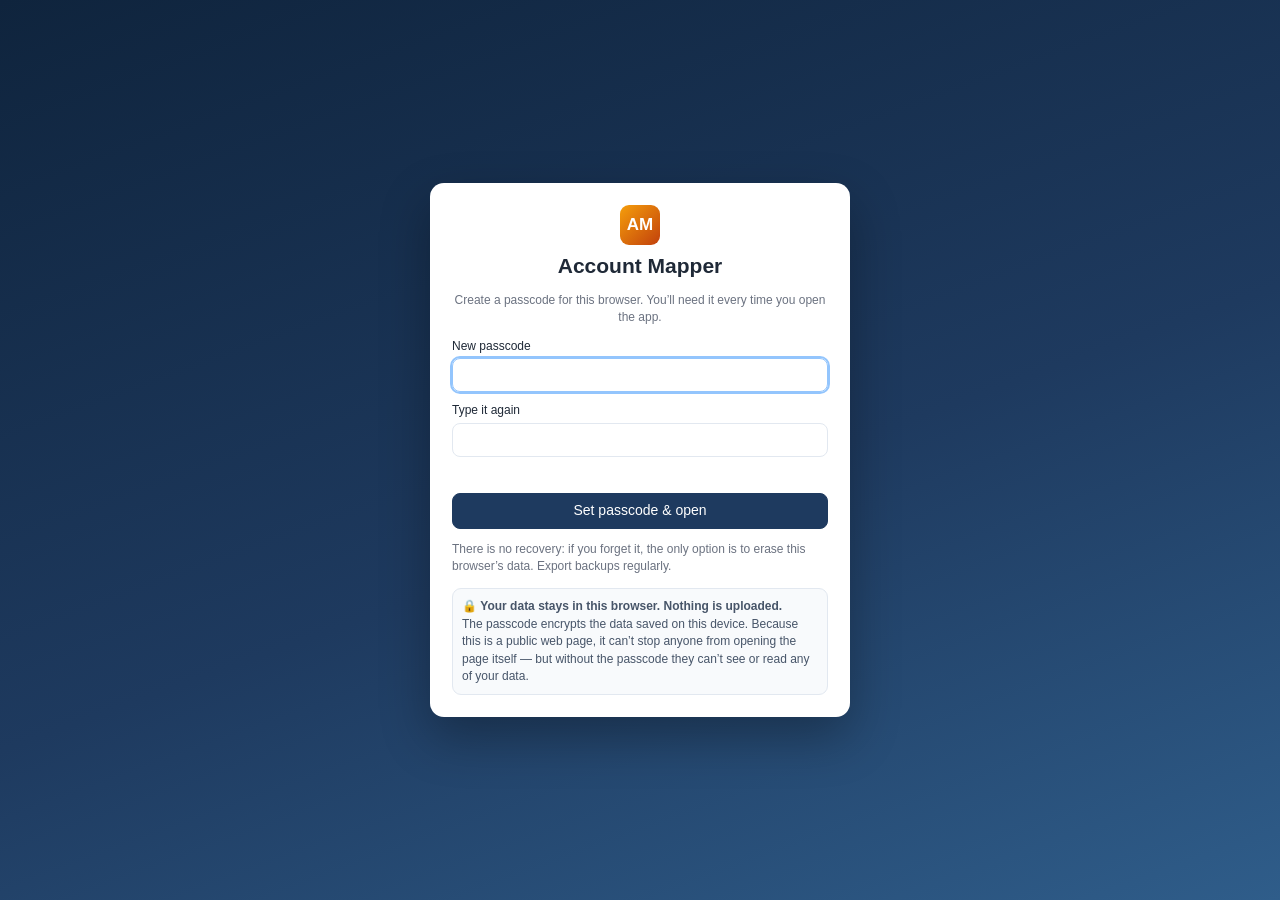
==== commit 8cbe7f91: "v1.1.0: passcode lock (PBKDF2), AES-GCM encryption at rest, auto-lock, passcode-protected exports" ====
--- a/index.html
+++ b/index.html
@@ -2,7 +2,7 @@
 <html lang="en">
 <head>
 <meta charset="utf-8">
-<meta http-equiv="Content-Security-Policy" content="default-src 'none'; script-src 'unsafe-inline'; style-src 'unsafe-inline'; img-src 'self' data: blob:; manifest-src 'self'; worker-src 'self'; connect-src 'none'; form-action 'none'; base-uri 'none'; object-src 'none'; frame-src 'none'">
+<meta http-equiv="Content-Security-Policy" content="default-src 'none'; script-src 'unsafe-inline'; style-src 'unsafe-inline'; img-src 'self' data: blob:; manifest-src 'self'; worker-src 'self'; connect-src https://wexinc.my.salesforce.com https://login.salesforce.com https://test.salesforce.com https://*.force.com; form-action 'none'; base-uri 'none'; object-src 'none'; frame-src 'none'">
 <meta name="referrer" content="no-referrer">
 <meta name="viewport" content="width=device-width, initial-scale=1, viewport-fit=cover">
 <meta name="theme-color" content="#1e3a5f">
@@ -32,7 +32,7 @@
 button.danger{color:#b91c1c;border-color:#fecaca}
 button.cp{padding:2px 6px;min-height:26px;font-size:12px;color:var(--muted);background:#fff}
 button.cp:hover{color:var(--brand)}
-input[type=text],input[type=email],input[type=tel],input[type=search],input:not([type]),select,textarea{border:1px solid var(--border);border-radius:8px;padding:7px 9px;background:#fff;min-height:34px;width:100%}
+input[type=password],input[type=text],input[type=email],input[type=tel],input[type=search],input:not([type]),select,textarea{border:1px solid var(--border);border-radius:8px;padding:7px 9px;background:#fff;min-height:34px;width:100%}
 textarea{min-height:70px;resize:vertical}
 input:focus,select:focus,textarea:focus{outline:2px solid #93c5fd;outline-offset:0;border-color:#93c5fd}
 .hidden{display:none!important}
@@ -232,6 +232,16 @@
 .btnlike .button{display:inline-flex;align-items:center;cursor:pointer;border:1px solid var(--border);background:#fff;border-radius:8px;padding:7px 12px;min-height:34px}
 .btnlike .button:hover{background:#f8fafc}
 .privacy{background:#ecfdf5;color:#065f46;border-bottom:1px solid #a7f3d0;padding:6px 16px;font-size:13px;display:flex;gap:8px;align-items:center;flex-wrap:wrap}
+.lockscreen{position:fixed;inset:0;z-index:90;background:linear-gradient(160deg,#0f243d,#1e3a5f 55%,#2f5d8a);display:flex;align-items:center;justify-content:center;padding:20px;overflow:auto}
+.lockscreen.dialog{z-index:95;background:rgba(15,23,42,.55)}
+.lock-card{background:#fff;border-radius:14px;box-shadow:0 20px 50px rgba(0,0,0,.3);padding:22px;width:min(420px,100%)}
+.lock-card label{display:block;margin:10px 0}
+.lock-card label input{margin-top:4px}
+.lock-err{color:#b91c1c;font-size:13px;min-height:18px;margin:4px 0 8px}
+.lock-note{margin-top:14px;font-size:12px;color:#475569;background:#f8fafc;border:1px solid var(--border);border-radius:9px;padding:9px;line-height:1.45}
+body.locked .top,body.locked .privacy,body.locked .layout,body.locked #storeWarn{display:none!important}
+.lock-card .logo{border-radius:9px;background:linear-gradient(135deg,#f59e0b,#c2410c);display:grid;place-items:center;font-weight:800;color:#fff}
+.lock-card label input{display:block;width:100%}
 </style>
 </head>
 <body>
@@ -240,10 +250,12 @@
   <span class="lock" title="All data is stored only in this browser">🔒 Local only</span>
   <span class="save" id="saveState"></span>
   <span class="spacer"></span>
+  <button data-act="locknow" title="Lock the app now">🔒 Lock</button>
   <button data-act="exportws" title="Save everything to a .json file">⬇ Export workspace</button>
   <button data-act="importws" title="Open a workspace .json file">⬆ Open workspace file</button>
   <div class="menu"><button data-act="menu" aria-label="More">☰</button>
     <div class="menu-pop hidden" id="menuPop">
+      <button data-act="settings">Settings & passcode</button>
       <button data-act="loadsample">Load sample (fictional demo data)</button>
       <button data-act="about">About & privacy</button>
       <button data-act="clearall" style="color:#b91c1c">Erase everything in this browser…</button>
@@ -253,17 +265,20 @@
 <div class="warnbar hidden" id="storeWarn" style="margin:8px 16px 0">This browser blocked full local storage, so uploaded files are kept only until you close the tab. Export your workspace before leaving.</div>
 <div class="layout"><aside id="side"></aside><main><div class="mobile-biz" id="mobileBiz"></div><div id="main"></div></main></div>
 <div id="modal" class="modal hidden"><div class="modal-card" id="modalCard"></div></div>
+<div id="lockScreen" class="lockscreen hidden"></div>
+<div id="pwDialog" class="lockscreen dialog hidden"></div>
 <div id="toast" role="status" aria-live="polite"></div>
 <input type="file" id="fileWs" accept=".json,application/json" class="hidden">
 <script>
 'use strict';
 /* =====================================================================
    Account Mapper — local-only, single-file app.
-   NO network access: the page's Content-Security-Policy sets
-   connect-src 'none' and default-src 'none'. All data lives in this
+   No network access except the optional, read-only Salesforce connection:
+   the page CSP sets default-src 'none' and limits connect-src to Wex's
+   Salesforce hosts. All data lives in this
    browser (IndexedDB, with localStorage fallback) and in files you export.
    ===================================================================== */
-const APP_VERSION = '1.0.0';
+const APP_VERSION = '1.1.0';
 const WS_FORMAT = 'account-mapper-workspace';
 
 const STAGES = [
@@ -486,7 +501,31 @@
   return makeZip(files.map(f => ({name: f.name, data: f.data})));
 }
 
-/* ---------- Storage (IndexedDB, localStorage fallback) ---------- */
+/* ---------- Vault: passcode-derived encryption (WebCrypto) ----------
+   PBKDF2-SHA256 (600k iterations, random 16-byte salt) -> 512 bits.
+   First 256 bits = AES-GCM-256 key (non-extractable). SHA-256 of the last
+   256 bits = verifier stored in the lock record (the passcode itself is never stored).
+   Every stored record is AES-GCM encrypted with a fresh 96-bit IV. */
+const Vault = {
+  key: null, meta: null, ITER: 600000,
+  rand(n){ const a = new Uint8Array(n); crypto.getRandomValues(a); return a; },
+  async derive(pass, saltB64, iter){
+    const base = await crypto.subtle.importKey('raw', enc.encode(pass), 'PBKDF2', false, ['deriveBits']);
+    const bits = new Uint8Array(await crypto.subtle.deriveBits({name: 'PBKDF2', salt: new Uint8Array(b642ab(saltB64)), iterations: iter, hash: 'SHA-256'}, base, 512));
+    const key = await crypto.subtle.importKey('raw', bits.slice(0, 32), {name: 'AES-GCM'}, false, ['encrypt', 'decrypt']);
+    const ver = ab2b64(await crypto.subtle.digest('SHA-256', bits.slice(32)));
+    bits.fill(0);
+    return {key, ver};
+  },
+  same(a, b){ a = String(a); b = String(b); if (a.length !== b.length) return false; let d = 0; for (let i = 0; i < a.length; i++) d |= a.charCodeAt(i) ^ b.charCodeAt(i); return d === 0; },
+  async encrypt(u8, key = this.key){ if (!key) throw new Error('locked'); const iv = this.rand(12); const ct = await crypto.subtle.encrypt({name: 'AES-GCM', iv}, key, u8); return {enc: 1, iv: ab2b64(iv), ct}; },
+  async decrypt(r, key = this.key){ if (!key) throw new Error('locked'); const ct = typeof r.ct === 'string' ? b642ab(r.ct) : r.ct; return crypto.subtle.decrypt({name: 'AES-GCM', iv: new Uint8Array(b642ab(r.iv))}, key, ct); },
+  async encryptStr(s, key){ return this.encrypt(enc.encode(s), key); },
+  async encryptData(d, key){ const isStr = typeof d === 'string'; const r = await this.encrypt(isStr ? enc.encode(d) : new Uint8Array(d), key); r.t = isStr ? 's' : 'b'; return r; },
+  async decryptData(r, key){ const buf = await this.decrypt(r, key); return r.t === 's' ? new TextDecoder().decode(buf) : buf; },
+};
+
+/* ---------- Storage (IndexedDB, localStorage fallback). Data records are always encrypted. ---------- */
 const Store = {
   db: null, mode: 'idb', mem: new Map(),
   async open(){
@@ -505,12 +544,32 @@
       t.oncomplete = () => res(req ? req.result : undefined); t.onerror = () => rej(t.error); t.onabort = () => rej(t.error || new Error('aborted'));
     });
   },
-  async getWs(){ if (this.mode === 'idb') return this._tx('kv', 'readonly', s => s.get('ws')); try { const t = localStorage.getItem('am_ws'); return t ? JSON.parse(t) : null; } catch(e){ return null; } },
-  async putWs(ws){ if (this.mode === 'idb') return this._tx('kv', 'readwrite', s => s.put(ws, 'ws')); localStorage.setItem('am_ws', JSON.stringify(ws)); },
-  async getFile(id){ if (this.mode === 'idb') return this._tx('files', 'readonly', s => s.get(id)); return this.mem.get(id); },
-  async putFile(id, data){ if (this.mode === 'idb') return this._tx('files', 'readwrite', s => s.put(data, id)); this.mem.set(id, data); },
-  async delFile(id){ if (this.mode === 'idb') return this._tx('files', 'readwrite', s => s.delete(id)); this.mem.delete(id); },
-  async clearAll(){ if (this.mode === 'idb'){ await this._tx('kv', 'readwrite', s => s.clear()); await this._tx('files', 'readwrite', s => s.clear()); } else { localStorage.removeItem('am_ws'); this.mem.clear(); } },
+  _ls(v){ if (v && v.enc && typeof v.ct !== 'string') return {...v, ct: ab2b64(v.ct)}; return v; },
+  async rawGet(store, key){ if (this.mode === 'idb') return this._tx(store, 'readonly', s => s.get(key)); if (store === 'kv'){ try { const t = localStorage.getItem('am_' + key); return t ? JSON.parse(t) : undefined; } catch (e) { return undefined; } } return this.mem.get(key); },
+  async rawPut(store, key, val){ if (this.mode === 'idb') return this._tx(store, 'readwrite', s => s.put(val, key)); if (store === 'kv') localStorage.setItem('am_' + key, JSON.stringify(this._ls(val))); else this.mem.set(key, val); },
+  async rawDel(store, key){ if (this.mode === 'idb') return this._tx(store, 'readwrite', s => s.delete(key)); if (store === 'kv') localStorage.removeItem('am_' + key); else this.mem.delete(key); },
+  async fileKeys(){ if (this.mode === 'idb') return this._tx('files', 'readonly', s => s.getAllKeys()); return [...this.mem.keys()]; },
+  /* atomic multi-write (one IndexedDB transaction) — used for migration and passcode change */
+  async putMany(kv, files, wipeFiles){
+    if (this.mode !== 'idb'){ if (wipeFiles) this.mem.clear(); for (const k in kv) await this.rawPut('kv', k, kv[k]); for (const k in files) this.mem.set(k, files[k]); return; }
+    return new Promise((res, rej) => {
+      const t = this.db.transaction(['kv', 'files'], 'readwrite'); const ks = t.objectStore('kv'), fs = t.objectStore('files');
+      if (wipeFiles) fs.clear();
+      for (const k in kv) ks.put(kv[k], k); for (const k in files) fs.put(files[k], k);
+      t.oncomplete = () => res(); t.onerror = () => rej(t.error); t.onabort = () => rej(t.error || new Error('aborted'));
+    });
+  },
+  async getWs(){ const r = await this.rawGet('kv', 'ws'); if (!r) return null; if (r.enc) return JSON.parse(new TextDecoder().decode(await Vault.decrypt(r))); return r; },
+  async putWs(ws){ return this.rawPut('kv', 'ws', await Vault.encryptStr(JSON.stringify(ws))); },
+  async getFile(id){ const r = await this.rawGet('files', id); if (r == null) return r; return r.enc ? Vault.decryptData(r) : r; },
+  async putFile(id, data){ return this.rawPut('files', id, await Vault.encryptData(data)); },
+  async delFile(id){ return this.rawDel('files', id); },
+  async clearAll(keepLock){
+    const lock = keepLock ? await this.rawGet('kv', 'lock') : null;
+    if (this.mode === 'idb'){ await this._tx('kv', 'readwrite', s => s.clear()); await this._tx('files', 'readwrite', s => s.clear()); }
+    else { ['ws', 'lock'].forEach(k => localStorage.removeItem('am_' + k)); this.mem.clear(); }
+    if (lock) await this.rawPut('kv', 'lock', lock);
+  },
 };
 
 /* ---------- Data-source adapters ----------
@@ -753,6 +812,7 @@
 let saveTimer = null;
 function setSave(t){ const el = $('#saveState'); if (el) el.textContent = t; }
 function touch(redraw = true){
+  if (!WS || !Vault.key) return;
   WS.updated = Date.now(); setSave('Saving…'); clearTimeout(saveTimer);
   saveTimer = setTimeout(async () => { try { await Store.putWs(WS); setSave(Store.mode === 'idb' ? 'Saved in this browser ✓' : 'Saved (limited storage) ✓'); } catch (e) { setSave('Save failed — export a backup'); console.warn(e); } }, 250);
   if (redraw) render();
@@ -774,7 +834,7 @@
 function curBiz(){ let b = UI.biz && acc(UI.biz); if (!b || !isRoot(b)){ b = roots()[0] || null; UI.biz = b ? b.id : null; } return b; }
 
 /* ---------- render ---------- */
-function render(){ renderSide(); renderMain(); }
+function render(){ if (!WS || Lock.locked) return; renderSide(); renderMain(); }
 function renderSide(){
   const rs = roots(); const b = curBiz();
   const q = UI.q.toLowerCase();
@@ -1020,6 +1080,296 @@
   toast('Zip built: ' + files.length + ' files');
 }
 
+/* ===================== Optional: Salesforce (read-only) adapter =====================
+   OFF until a Wex Salesforce admin provides a Connected App / External Client App
+   Consumer Key. OAuth 2.0 Authorization Code + PKCE (no client secret, no passwords
+   ever typed into this app). Read-only: only SOQL GET queries; it never writes to
+   Salesforce and never sends data anywhere else. The access token lives in
+   sessionStorage only (gone when the tab closes) and is never exported.
+   The page CSP only allows these Salesforce hosts in connect-src. */
+const SF_DEFAULT_INSTANCE = 'https://wexinc.my.salesforce.com';
+const SF_API = 'v61.0';
+const SF_HOST_RE = /^https:\/\/[a-z0-9-]+(\.[a-z0-9-]+)*\.(my\.salesforce\.com|force\.com)$|^https:\/\/(login|test)\.salesforce\.com$/i;
+const SF = {
+  cfg(){ let c = {}; try { c = JSON.parse(localStorage.getItem('am_sf') || '{}'); } catch (e) {} return {instanceUrl: c.instanceUrl || SF_DEFAULT_INSTANCE, clientId: c.clientId || ''}; },
+  saveCfg(c){ localStorage.setItem('am_sf', JSON.stringify({instanceUrl: c.instanceUrl, clientId: c.clientId})); },
+  tok(){ try { return JSON.parse(sessionStorage.getItem('am_sf_tok') || 'null'); } catch (e) { return null; } },
+  callback(){ return location.origin + location.pathname; },
+  canRedirect(){ return /^https?:$/.test(location.protocol); },
+  cleanUrl(u){ return String(u || '').trim().replace(/\/+$/, ''); },
+  status: '', busy: false,
+  async connect(){
+    const c = SF.cfg();
+    if (!SF_HOST_RE.test(c.instanceUrl)){ toast('Instance URL must be a Salesforce address, e.g. ' + SF_DEFAULT_INSTANCE); return; }
+    if (!c.clientId){ toast('Enter the Consumer Key from your Salesforce admin first'); return; }
+    if (!SF.canRedirect()){ toast('Connect works from the hosted site or installed app, not a file opened from disk'); return; }
+    const rnd = n => { const a = new Uint8Array(n); crypto.getRandomValues(a); return Array.from(a, b => ('0' + b.toString(16)).slice(-2)).join(''); };
+    const verifier = rnd(48), state = rnd(16);
+    const dig = new Uint8Array(await crypto.subtle.digest('SHA-256', new TextEncoder().encode(verifier)));
+    const challenge = btoa(String.fromCharCode(...dig)).replace(/\+/g, '-').replace(/\//g, '_').replace(/=+$/, '');
+    sessionStorage.setItem('am_sf_pkce', JSON.stringify({verifier, state, instanceUrl: c.instanceUrl, clientId: c.clientId, redirect: SF.callback()}));
+    const q = new URLSearchParams({response_type: 'code', client_id: c.clientId, redirect_uri: SF.callback(), code_challenge: challenge, code_challenge_method: 'S256', state, scope: 'api'});
+    location.assign(c.instanceUrl + '/services/oauth2/authorize?' + q.toString());
+  },
+  pending: null,
+  /* called at page load (before unlock): take the OAuth response out of the address bar */
+  capture(){ const p = new URLSearchParams(location.search); if (p.has('code') || p.has('error')){ SF.pending = p; history.replaceState(null, '', location.pathname); } },
+  /* called after the app is unlocked */
+  async handleRedirect(){
+    const p = SF.pending; if (!p) return; SF.pending = null;
+    const pk = JSON.parse(sessionStorage.getItem('am_sf_pkce') || 'null');
+    sessionStorage.removeItem('am_sf_pkce');
+    UI.tab = 'import';
+    if (p.has('error')){ SF.status = 'Salesforce sign-in was not completed: ' + (p.get('error_description') || p.get('error')); return; }
+    if (!pk || pk.state !== p.get('state')){ SF.status = 'Sign-in response did not match this browser session; try Connect again.'; return; }
+    try {
+      const body = new URLSearchParams({grant_type: 'authorization_code', code: p.get('code'), client_id: pk.clientId, redirect_uri: pk.redirect, code_verifier: pk.verifier});
+      const r = await fetch(pk.instanceUrl + '/services/oauth2/token', {method: 'POST', headers: {'Content-Type': 'application/x-www-form-urlencoded'}, body, credentials: 'omit', referrerPolicy: 'no-referrer'});
+      const j = await r.json().catch(() => ({}));
+      if (!r.ok || !j.access_token) throw new Error(j.error_description || j.error || ('HTTP ' + r.status));
+      const inst = SF.cleanUrl(j.instance_url || pk.instanceUrl);
+      if (!SF_HOST_RE.test(inst)) throw new Error('Unexpected Salesforce address ' + inst);
+      sessionStorage.setItem('am_sf_tok', JSON.stringify({access: j.access_token, instanceUrl: inst, at: Date.now()}));
+      SF.status = 'Connected to ' + inst + ' (read-only, this tab only).';
+    } catch (e) { SF.status = 'Could not finish Salesforce sign-in: ' + e.message + '. If this says “Failed to fetch”, CORS is probably not enabled yet (see the admin checklist).'; }
+  },
+  disconnect(){ sessionStorage.removeItem('am_sf_tok'); SF.status = 'Disconnected.'; render(); },
+  async query(soql){
+    const t = SF.tok(); if (!t) throw new Error('Not connected');
+    let url = t.instanceUrl + '/services/data/' + SF_API + '/query?q=' + encodeURIComponent(soql); const out = [];
+    for (let i = 0; url && i < 20; i++){
+      const r = await fetch(url, {headers: {Authorization: 'Bearer ' + t.access, Accept: 'application/json'}, credentials: 'omit', referrerPolicy: 'no-referrer'});
+      if (r.status === 401){ sessionStorage.removeItem('am_sf_tok'); throw new Error('Salesforce session expired — connect again'); }
+      const j = await r.json(); if (!r.ok) throw new Error((j[0] && j[0].message) || ('HTTP ' + r.status));
+      out.push(...j.records); url = j.nextRecordsUrl ? t.instanceUrl + j.nextRecordsUrl : null;
+    }
+    return out;
+  },
+  /* Pull one business: the account (by ID or exact name), up to 4 levels of children, their contacts, latest case & opportunity. */
+  async pullBusiness(ref){
+    ref = String(ref || '').trim(); if (!ref) throw new Error('Enter an Account ID or exact account name');
+    const lit = s => "'" + String(s).replace(/\\/g, '\\\\').replace(/'/g, "\\'") + "'";
+    const where = /^[a-zA-Z0-9]{15}([a-zA-Z0-9]{3})?$/.test(ref) ? 'Id = ' + lit(ref) : 'Name = ' + lit(ref);
+    const top = await SF.query('SELECT Id FROM Account WHERE ' + where + ' LIMIT 2');
+    if (!top.length) throw new Error('No account found for "' + ref + '"');
+    if (top.length > 1) throw new Error('More than one account is named "' + ref + '" — use the Account ID');
+    const rid = lit(top[0].Id);
+    const accts = await SF.query('SELECT Id, Name, ParentId, Owner.Name, Owner.Email, Owner.Phone FROM Account WHERE Id = ' + rid + ' OR ParentId = ' + rid + ' OR Parent.ParentId = ' + rid + ' OR Parent.Parent.ParentId = ' + rid + ' OR Parent.Parent.Parent.ParentId = ' + rid + ' LIMIT 2000');
+    const ids = accts.map(a => lit(a.Id)).join(',');
+    const [cons, cases, opps] = await Promise.all([
+      SF.query('SELECT Id, Name, Title, Email, Phone, AccountId FROM Contact WHERE AccountId IN (' + ids + ') LIMIT 5000'),
+      SF.query('SELECT CaseNumber, AccountId FROM Case WHERE AccountId IN (' + ids + ') ORDER BY CreatedDate DESC LIMIT 2000').catch(() => []),
+      SF.query('SELECT Id, Name, AccountId FROM Opportunity WHERE AccountId IN (' + ids + ') ORDER BY CreatedDate DESC LIMIT 2000').catch(() => [])]);
+    const first = (list, id) => list.find(x => x.AccountId === id);
+    const recs = accts.map(a => { const c = first(cases, a.Id), o = first(opps, a.Id); const r = {name: a.Name, sfId: a.Id};
+      if (a.ParentId && a.Id !== top[0].Id) r.parentRef = a.ParentId; if (a.Owner){ if (a.Owner.Name) r.repName = a.Owner.Name; if (a.Owner.Email) r.repEmail = a.Owner.Email; if (a.Owner.Phone) r.repPhone = a.Owner.Phone; }
+      if (c) r.caseNo = c.CaseNumber; if (o){ r.oppName = o.Name; r.oppId = o.Id; } return r; });
+    // parents first so children can resolve parentRef
+    const depth = r => { let d = 0, x = r; while (x && x.parentRef && d < 6){ x = recs.find(y => y.sfId === x.parentRef); d++; } return d; };
+    recs.sort((a, b) => depth(a) - depth(b));
+    const ra = applyImport('accounts', recs);
+    const rc = applyImport('contacts', cons.map(c => ({name: c.Name, title: c.Title || '', email: c.Email || '', phone: c.Phone || '', accountRef: c.AccountId})));
+    const root = findAccount(top[0].Id); if (root) UI.biz = rootOf(root).id;
+    touch();
+    return 'Pulled ' + accts.length + ' account(s) (' + ra.created + ' new, ' + ra.updated + ' updated) and ' + cons.length + ' contact(s) from Salesforce.';
+  },
+};
+DataSources.register({id: 'salesforce-api', label: 'Salesforce (read-only, OAuth + PKCE)', kind: 'remote', connect: SF.connect, pull: SF.pullBusiness});
+
+function sfCard(){
+  const c = SF.cfg(), t = SF.tok();
+  return '<div class="card" id="sfCard"><div class="row"><h3 style="margin:0">Salesforce connection <span class="small muted">(optional, read-only)</span></h3><span class="spacer"></span>' + (t ? '<span class="badge st-mc">Connected</span>' : '<span class="badge up">Not connected</span>') + '</div>'
+    + (SF.status ? '<div class="' + (/Could not|not completed|did not|expired/.test(SF.status) ? 'warnbar' : 'okbar') + '" style="margin-top:8px">' + esc(SF.status) + '</div>' : '')
+    + (t ? '<div class="row" style="margin-top:8px"><input id="sfRef" placeholder="Account ID or exact account name" style="max-width:340px"><button class="primary" data-act="sfpull">Pull business from Salesforce</button><button data-act="sfdisconnect">Disconnect</button></div><div class="small muted" style="margin-top:4px">Reads the account, children (4 levels), contacts, latest case and opportunity. Nothing is written back to Salesforce.</div>'
+      : '<div class="f" style="margin-top:10px"><label for="sfInst">Instance URL</label><input id="sfInst" data-sf="instanceUrl" value="' + esc(c.instanceUrl) + '"><span></span></div>'
+      + '<div class="f"><label for="sfClient">Consumer Key</label><input id="sfClient" data-sf="clientId" value="' + esc(c.clientId) + '" placeholder="from your Salesforce admin (not a password)"><span></span></div>'
+      + '<div class="f"><label>Callback URL</label><input readonly value="' + esc(SF.callback()) + '"><button class="cp" data-act="copy" data-text="' + esc(SF.callback()) + '" data-what="callback URL">📋</button></div>'
+      + '<div class="row"><button class="primary" data-act="sfconnect"' + (c.clientId ? '' : ' disabled') + '>Connect to Salesforce</button><span class="small muted">You sign in on Salesforce’s own page. Never paste passwords or secrets here.</span></div>'
+      + '<details style="margin-top:8px"><summary class="small"><b>Admin checklist</b> (needed once, before Connect works)</summary><ol class="small" style="margin:6px 0 0 18px;line-height:1.6">'
+      + '<li>Get approval from Wex IT / Information Security for this tool to read Salesforce data.</li>'
+      + '<li>Salesforce admin creates an <b>External Client App</b> (or Connected App) with OAuth enabled: scope <span class="kbd">api</span>, <b>Require PKCE</b> on, <b>no client secret required</b> for the web flow, callback URL <span class="kbd">' + esc(SF.callback()) + '</span>. They send you the Consumer Key.</li>'
+      + '<li><b>CORS:</b> in the <b>wexinc</b> org, Setup → CORS → add <span class="kbd">https://nptrulock.github.io</span> to Allowed Origins, and turn on <b>Enable CORS for OAuth endpoints</b> (Setup → CORS settings). Without this the browser blocks the sign-in and queries.</li>'
+      + '<li>Permitted users / profiles assigned to the app per Wex policy. Each rep signs in as themselves, so normal Salesforce sharing still applies.</li></ol></details>')
+    + '</div>';
+}
+
+/* ===================== Passcode lock ===================== */
+const LOCK_NOTE = 'The passcode encrypts the data saved on this device. Because this is a public web page, it can’t stop anyone from opening the page itself — but without the passcode they can’t see or read any of your data.';
+const Lock = {
+  locked: true, lastActive: Date.now(), timer: null,
+  defaults(){ return {autoLockMin: 15, encExport: true}; },
+  async loadMeta(){ const m = await Store.rawGet('kv', 'lock'); return m && m.salt && m.ver ? {...Lock.defaults(), ...m} : null; },
+  async saveMeta(m){ Vault.meta = m; await Store.rawPut('kv', 'lock', m); },
+  fails(){ try { return JSON.parse(localStorage.getItem('am_fail') || '{"n":0,"until":0}'); } catch (e) { return {n: 0, until: 0}; } },
+  setFails(f){ localStorage.setItem('am_fail', JSON.stringify(f)); },
+  validNew(a, b){ if (String(a).length < 6) return 'Use at least 6 characters.'; if (a !== b) return 'The two passcodes don’t match.'; return ''; },
+
+  show(mode, msg){
+    Lock.locked = true; document.body.classList.add('locked');
+    const el = $('#lockScreen'); el.classList.remove('hidden');
+    let h = '<div class="lock-card"><div class="row" style="justify-content:center;margin-bottom:6px"><div class="logo" style="width:40px;height:40px;font-size:17px">AM</div></div><h2 style="text-align:center;margin:4px 0 2px">Account Mapper</h2>';
+    if (mode === 'setup'){
+      h += '<p class="muted small" style="text-align:center">Create a passcode for this browser. You’ll need it every time you open the app.</p>'
+        + (Lock.legacy ? '<div class="warnbar">Existing data was found in this browser. It will be encrypted with this passcode.</div>' : '')
+        + '<form novalidate id="lockForm" data-mode="setup" autocomplete="off"><label class="small">New passcode<input type="password" id="lp1" autocomplete="new-password" required minlength="6"></label><label class="small">Type it again<input type="password" id="lp2" autocomplete="new-password" required></label>'
+        + '<div class="lock-err" id="lockErr">' + esc(msg || '') + '</div><button class="primary" style="width:100%" type="submit">Set passcode & open</button></form>'
+        + '<p class="small muted">There is no recovery: if you forget it, the only option is to erase this browser’s data. Export backups regularly.</p>';
+    } else if (mode === 'forgot'){
+      h += '<div class="warnbar"><b>Forgot your passcode?</b> There is no backdoor and no reset. The only option is to <b>permanently erase</b> every account, contact and file stored in this browser. Anything not exported to a workspace file is lost.</div>'
+        + '<form novalidate id="lockForm" data-mode="erase"><label class="small">Type <b>ERASE</b> to confirm<input id="eraseTxt" autocomplete="off"></label><div class="lock-err" id="lockErr">' + esc(msg || '') + '</div>'
+        + '<div class="row"><button type="button" data-lock="back">Back</button><span class="spacer"></span><button class="danger" type="submit" id="eraseBtn">Erase this browser’s data</button></div></form>';
+    } else {
+      h += '<p class="muted small" style="text-align:center">Locked. Enter your passcode to continue.</p>'
+        + '<form novalidate id="lockForm" data-mode="unlock"><input type="text" name="username" autocomplete="username" value="Account Mapper" class="hidden" readonly><label class="small">Passcode<input type="password" id="lp1" autocomplete="current-password" required autofocus></label>'
+        + '<div class="lock-err" id="lockErr">' + esc(msg || '') + '</div><button class="primary" style="width:100%" type="submit" id="unlockBtn">Unlock</button></form>'
+        + '<p style="text-align:center"><a href="#" data-lock="forgot" class="small">Forgot passcode?</a></p>';
+    }
+    h += '<div class="lock-note">🔒 <b>Your data stays in this browser. Nothing is uploaded.</b><br>' + esc(LOCK_NOTE) + '</div></div>';
+    el.innerHTML = h;
+    setTimeout(() => { const i = $('#lp1') || $('#eraseTxt'); if (i) i.focus(); }, 30);
+  },
+
+  async onSubmit(ev){
+    ev.preventDefault();
+    const f = ev.target, mode = f.dataset.mode, err = m => { $('#lockErr').textContent = m; };
+    const btn = f.querySelector('button[type=submit]'); const label = btn.textContent;
+    const busy = on => { btn.disabled = on; btn.textContent = on ? 'Working…' : label; };
+    try {
+      if (mode === 'setup'){
+        const a = $('#lp1').value, b = $('#lp2').value; const bad = Lock.validNew(a, b); if (bad) return err(bad);
+        busy(true); await Lock.setup(a); busy(false); await Lock.opened();
+      } else if (mode === 'unlock'){
+        const fl = Lock.fails(); const wait = Math.ceil((fl.until - Date.now()) / 1000);
+        if (wait > 0) return err('Too many wrong tries. Wait ' + wait + ' s and try again.');
+        busy(true); const ok = await Lock.unlock($('#lp1').value); busy(false);
+        if (!ok){ const n = fl.n + 1; const until = n >= 5 ? Date.now() + Math.min(900, 30 * 2 ** (n - 5)) * 1000 : 0; Lock.setFails({n, until}); $('#lp1').value = ''; $('#lp1').focus(); return err('Wrong passcode.' + (n >= 5 ? ' Locked for ' + Math.round((until - Date.now()) / 1000) + ' s.' : '')); }
+        Lock.setFails({n: 0, until: 0}); await Lock.opened();
+      } else if (mode === 'erase'){
+        if ($('#eraseTxt').value.trim() !== 'ERASE') return err('Type ERASE (capital letters) to confirm.');
+        busy(true); await Store.clearAll(false); localStorage.removeItem('am_fail'); sessionStorage.removeItem('am_sf_tok'); Vault.meta = null; Vault.key = null; Lock.legacy = false; busy(false);
+        Lock.show('setup', 'All data in this browser was erased. Set a new passcode to start fresh.');
+      }
+    } catch (e) { busy(false); console.warn(e); err('Something went wrong: ' + e.message); }
+  },
+
+  /* first passcode: create lock record and encrypt any existing (legacy, unencrypted) data in one transaction */
+  async setup(pass){
+    const salt = ab2b64(Vault.rand(16)); const {key, ver} = await Vault.derive(pass, salt, Vault.ITER);
+    const plainWs = await Store.rawGet('kv', 'ws');
+    const ws = plainWs && !plainWs.enc ? migrate(plainWs) : blankWs();
+    const files = {};
+    for (const id of await Store.fileKeys()){ const r = await Store.rawGet('files', id); if (r != null && !r.enc) files[id] = await Vault.encryptData(r, key); }
+    const meta = {...Lock.defaults(), v: 1, kdf: 'PBKDF2-SHA256', iter: Vault.ITER, salt, ver, created: Date.now()};
+    await Store.putMany({ws: await Vault.encryptStr(JSON.stringify(ws), key), lock: meta}, files, false);
+    Vault.meta = meta; Vault.key = key; Lock.legacy = false;
+  },
+  async unlock(pass){
+    const m = Vault.meta; const {key, ver} = await Vault.derive(pass, m.salt, m.iter);
+    if (!Vault.same(ver, m.ver)) return false;
+    Vault.key = key; return true;
+  },
+  async opened(){
+    try { WS = migrate(await Store.getWs()); } catch (e) { console.warn(e); WS = blankWs(); toast('Could not read saved data'); }
+    Lock.locked = false; document.body.classList.remove('locked'); $('#lockScreen').classList.add('hidden'); $('#lockScreen').innerHTML = '';
+    Lock.lastActive = Date.now();
+    setSave(WS.accounts.length ? 'Saved in this browser (encrypted) ✓' : 'Nothing saved yet');
+    try { await SF.handleRedirect(); } catch (e) { console.warn(e); }
+    render();
+  },
+  async lockNow(reason){
+    if (Lock.locked) return;
+    clearTimeout(saveTimer); clearTimeout(bgTimer);
+    try { if (WS && Vault.key) await Store.putWs(WS); } catch (e) { console.warn(e); }
+    WS = null; Vault.key = null; UI.modal = null; UI.imp = null; UI.menu = false;
+    sessionStorage.removeItem('am_sf_tok');
+    for (const id of ['#main', '#side', '#mobileBiz', '#modalCard']) $(id).innerHTML = '';
+    $('#modal').classList.add('hidden'); renderMenu(); Lock.closeDialog(null);
+    Lock.show('unlock', reason || '');
+  },
+  check(){ if (!Lock.locked && Vault.meta && Date.now() - Lock.lastActive > (Vault.meta.autoLockMin || 15) * 60000) Lock.lockNow('Locked after ' + Vault.meta.autoLockMin + ' min of inactivity.'); },
+  start(){
+    ['pointerdown', 'keydown', 'wheel', 'touchstart', 'input'].forEach(t => document.addEventListener(t, () => { Lock.lastActive = Date.now(); }, {capture: true, passive: true}));
+    document.addEventListener('visibilitychange', () => Lock.check());
+    Lock.timer = setInterval(() => Lock.check(), 10000);
+  },
+
+  /* ---- passcode dialog (exports / imports / settings) ---- */
+  dlg: null,
+  ask({title, note = '', confirm = false, error = '', okLabel = 'OK'}){
+    return new Promise(res => {
+      Lock.closeDialog(null); Lock.dlg = res;
+      const d = $('#pwDialog'); d.classList.remove('hidden');
+      d.innerHTML = '<form novalidate class="lock-card" id="pwForm"><h3 style="margin:0 0 6px">' + esc(title) + '</h3>' + (note ? '<p class="small muted">' + esc(note) + '</p>' : '')
+        + '<label class="small">Passcode<input type="password" id="pw1" autocomplete="off"></label>' + (confirm ? '<label class="small">Type it again<input type="password" id="pw2" autocomplete="off"></label>' : '')
+        + '<div class="lock-err" id="pwErr">' + esc(error) + '</div><div class="row"><button type="button" data-lock="pwcancel">Cancel</button><span class="spacer"></span><button class="primary" type="submit">' + esc(okLabel) + '</button></div></form>';
+      d.dataset.confirm = confirm ? '1' : '';
+      setTimeout(() => $('#pw1') && $('#pw1').focus(), 30);
+    });
+  },
+  closeDialog(val){ const d = $('#pwDialog'); if (d){ d.classList.add('hidden'); d.innerHTML = ''; } const r = Lock.dlg; Lock.dlg = null; if (r) r(val); },
+
+  /* ---- settings ---- */
+  settingsHtml(msg){
+    const m = Vault.meta;
+    return '<div class="mh"><h3>Settings & security</h3><button data-act="close">✕</button></div><div class="mb">'
+      + (msg ? '<div class="okbar">' + esc(msg) + '</div>' : '')
+      + '<div class="sec"><h4>Passcode</h4><p class="small muted">' + esc(LOCK_NOTE) + '</p>'
+      + '<div class="f"><label for="cpOld">Current passcode</label><input type="password" id="cpOld" autocomplete="current-password"><span></span></div>'
+      + '<div class="f"><label for="cpNew1">New passcode</label><input type="password" id="cpNew1" autocomplete="new-password"><span></span></div>'
+      + '<div class="f"><label for="cpNew2">New passcode again</label><input type="password" id="cpNew2" autocomplete="new-password"><span></span></div>'
+      + '<div class="lock-err" id="cpErr"></div><div class="row"><button class="primary" data-act="changepass" id="cpBtn">Change passcode</button><button data-act="locknow">🔒 Lock now</button></div></div>'
+      + '<div class="sec"><h4>Auto-lock</h4><div class="row"><span>Lock after</span><select id="autoLockSel" data-act-change="autolock" style="max-width:160px">' + [1, 5, 10, 15, 30, 60, 120].map(n => '<option value="' + n + '"' + (n === m.autoLockMin ? ' selected' : '') + '>' + n + ' min</option>').join('') + '</select><span class="small muted">of no activity</span></div></div>'
+      + '<div class="sec"><h4>Exports</h4><label class="row"><input type="checkbox" id="encExp" data-act-change="encexport"' + (m.encExport ? ' checked' : '') + '> Protect exported workspace files with a passcode (recommended)</label><p class="small muted">The other rep needs that passcode to open the file. Share it separately, not in the same message as the file.</p></div>'
+      + '<div class="sec"><h4>Danger zone</h4><button class="danger" data-act="clearall">Erase all accounts, contacts & files…</button></div></div>';
+  },
+  async changePass(){
+    const err = t => { $('#cpErr').textContent = t; };
+    const old = $('#cpOld').value, a = $('#cpNew1').value, b = $('#cpNew2').value;
+    const bad = Lock.validNew(a, b); if (bad) return err(bad);
+    const btn = $('#cpBtn'); btn.disabled = true; btn.textContent = 'Re-encrypting…';
+    try {
+      const chk = await Vault.derive(old, Vault.meta.salt, Vault.meta.iter);
+      if (!Vault.same(chk.ver, Vault.meta.ver)){ btn.disabled = false; btn.textContent = 'Change passcode'; return err('Current passcode is wrong.'); }
+      clearTimeout(saveTimer);
+      const salt = ab2b64(Vault.rand(16)); const {key, ver} = await Vault.derive(a, salt, Vault.ITER);
+      const files = {};
+      for (const id of await Store.fileKeys()){ const d = await Store.getFile(id); if (d != null) files[id] = await Vault.encryptData(d, key); }
+      const wsRec = await Vault.encryptStr(JSON.stringify(WS), key);
+      const meta = {...Vault.meta, iter: Vault.ITER, salt, ver, changed: Date.now()};
+      await Store.putMany({ws: wsRec, lock: meta}, files, true);
+      Vault.meta = meta; Vault.key = key;
+      UI.modal = {kind: 'preview', html: Lock.settingsHtml('Passcode changed. All saved data was re-encrypted with the new passcode.')}; renderModal();
+    } catch (e) { console.warn(e); btn.disabled = false; btn.textContent = 'Change passcode'; err('Could not change passcode: ' + e.message); }
+  },
+
+  /* ---- export / import encryption ---- */
+  async sealExport(obj, pass){
+    const salt = ab2b64(Vault.rand(16)); const {key} = await Vault.derive(pass, salt, Vault.ITER);
+    const r = await Vault.encryptStr(JSON.stringify(obj), key);
+    return {format: WS_FORMAT, encrypted: true, version: 1, note: 'Encrypted Account Mapper workspace. Open it in Account Mapper with its passcode.', kdf: {name: 'PBKDF2', hash: 'SHA-256', iter: Vault.ITER, salt}, cipher: 'AES-GCM', iv: r.iv, ct: ab2b64(r.ct)};
+  },
+  async openExport(j, pass){
+    const {key} = await Vault.derive(pass, j.kdf.salt, j.kdf.iter);
+    try { return JSON.parse(new TextDecoder().decode(await Vault.decrypt({iv: j.iv, ct: j.ct}, key))); } catch (e) { return null; }
+  },
+};
+document.addEventListener('submit', ev => {
+  if (ev.target.id === 'lockForm') return Lock.onSubmit(ev);
+  if (ev.target.id === 'pwForm'){
+    ev.preventDefault();
+    const a = $('#pw1').value, needConfirm = $('#pwDialog').dataset.confirm === '1';
+    if (needConfirm){ const bad = Lock.validNew(a, $('#pw2').value); if (bad){ $('#pwErr').textContent = bad; return; } }
+    else if (!a){ $('#pwErr').textContent = 'Enter the passcode.'; return; }
+    Lock.closeDialog(a);
+  }
+}, true);
+document.addEventListener('click', ev => {
+  const el = ev.target.closest('[data-lock]'); if (!el) return;
+  ev.preventDefault(); ev.stopPropagation();
+  const k = el.dataset.lock;
+  if (k === 'forgot') Lock.show('forgot'); else if (k === 'back') Lock.show('unlock'); else if (k === 'pwcancel') Lock.closeDialog(null);
+}, true);
+
 /* ---------- modals ---------- */
 function openModal(kind, id, extra = {}){ UI.modal = {kind, id, ...extra}; renderModal(); }
 function closeModal(){
@@ -1091,7 +1441,7 @@
 function importView(){
   const I = UI.imp || (UI.imp = {step: 1, type: 'accounts', text: '', under: UI.biz || ''});
   const rs = roots();
-  let h = '<div class="card"><h3>Paste or import from Salesforce</h3><div class="small muted">Nothing leaves this browser. Paste rows copied from a Salesforce list view/report (with the header row), labeled lines like <span class="kbd">Account Name: …</span>, or choose a report export (.csv). You map the columns once — the mapping is remembered.</div></div>';
+  let h = sfCard() + '<div class="card"><h3>Paste or import from Salesforce</h3><div class="small muted">Nothing leaves this browser. Paste rows copied from a Salesforce list view/report (with the header row), labeled lines like <span class="kbd">Account Name: …</span>, or choose a report export (.csv). You map the columns once — the mapping is remembered.</div></div>';
   h += '<div class="card"><div class="row"><b>1.</b> What are you importing?<div class="seg"><button class="' + (I.type === 'accounts' ? 'on' : '') + '" data-act="imptype" data-v="accounts">Accounts</button><button class="' + (I.type === 'contacts' ? 'on' : '') + '" data-act="imptype" data-v="contacts">Contacts</button></div></div>'
     + '<textarea id="impText" rows="8" style="margin-top:10px;font-family:ui-monospace,Menlo,Consolas,monospace;font-size:12px" placeholder="Paste here (Ctrl/⌘+V)…">' + esc(I.text) + '</textarea>'
     + '<div class="row" style="margin-top:8px"><button class="primary" data-act="impread">Read pasted data</button><span class="muted">or</span><label class="btnlike"><input type="file" id="impFile" accept=".csv,.tsv,.txt,text/csv" class="hidden"><span class="button" role="button">Choose Salesforce report CSV…</span></label>' + (I.fileName ? '<span class="small muted">' + esc(I.fileName) + '</span>' : '') + '</div></div>';
@@ -1146,19 +1496,34 @@
 async function exportWs(){
   const files = [];
   for (const f of WS.files){ const d = await Store.getFile(f.id); if (d == null) continue; files.push(typeof d === 'string' ? {id: f.id, encoding: 'text', data: d} : {id: f.id, encoding: 'base64', data: ab2b64(d)}); }
-  const out = {format: WS_FORMAT, version: 1, appVersion: APP_VERSION, exported: new Date().toISOString(), workspace: WS, fileData: files};
-  download(new Blob([JSON.stringify(out, null, 1)], {type: 'application/json'}), 'account-mapper-workspace_' + today() + '.json');
-  toast('Workspace exported — keep this file private');
+  let out = {format: WS_FORMAT, version: 1, appVersion: APP_VERSION, exported: new Date().toISOString(), workspace: WS, fileData: files};
+  let protectedFile = false;
+  if (Vault.meta && Vault.meta.encExport){
+    const pass = await Lock.ask({title: 'Protect this export', confirm: true, okLabel: 'Export', note: 'Choose a passcode for this file (it can differ from your app passcode). The rep who opens it will need it — share it separately, not with the file.'});
+    if (pass == null){ toast('Export cancelled'); return; }
+    toast('Encrypting…'); out = await Lock.sealExport(out, pass); protectedFile = true;
+  }
+  download(new Blob([JSON.stringify(out, null, protectedFile ? 0 : 1)], {type: 'application/json'}), 'account-mapper-workspace_' + today() + (protectedFile ? '_protected' : '') + '.json');
+  toast(protectedFile ? 'Passcode-protected workspace exported' : 'Workspace exported (not passcode-protected) — keep this file private');
 }
 async function importWs(file){
   let j; try { j = JSON.parse(await file.text()); } catch (e) { toast('That file is not a workspace (.json)'); return; }
+  if (j && j.format === WS_FORMAT && j.encrypted){
+    let err = '', inner = null;
+    for (;;){
+      const pass = await Lock.ask({title: 'Open protected workspace', note: 'This file is passcode-protected. Enter the passcode the sender gave you.', error: err, okLabel: 'Open'});
+      if (pass == null){ toast('Import cancelled'); return; }
+      inner = await Lock.openExport(j, pass); if (inner) break; err = 'Wrong passcode for this file.';
+    }
+    j = inner;
+  }
   if (!j || j.format !== WS_FORMAT || !j.workspace){ toast('That file is not an Account Mapper workspace'); return; }
   const merge = WS.accounts.length ? confirm('Merge this file into what you already have?\n\nOK = merge (matching accounts are kept, new ones added)\nCancel = choose replace') : false;
   if (!merge && WS.accounts.length && !confirm('Replace EVERYTHING in this browser with the file’s contents?')) return;
   const inc = migrate(j.workspace);
   const data = new Map((j.fileData || []).map(f => [f.id, f]));
   const putData = async id => { const f = data.get(id); if (!f) return; await Store.putFile(id, f.encoding === 'base64' ? b642ab(f.data) : f.data); };
-  if (!merge){ await Store.clearAll(); WS = inc; for (const f of WS.files) await putData(f.id); }
+  if (!merge){ await Store.clearAll(true); WS = inc; for (const f of WS.files) await putData(f.id); }
   else {
     const have = new Set(WS.accounts.map(a => a.id)); const haveC = new Set(WS.contacts.map(c => c.id)); const haveF = new Set(WS.files.map(f => f.id));
     for (const a of inc.accounts) if (!have.has(a.id)) WS.accounts.push(a);
@@ -1228,8 +1593,14 @@
   exportws: () => { UI.menu = false; renderMenu(); exportWs(); },
   importws: () => { UI.menu = false; renderMenu(); $('#fileWs').click(); },
   menu: () => { UI.menu = !UI.menu; renderMenu(); },
-  clearall: async () => { UI.menu = false; renderMenu(); if (!confirm('Erase ALL accounts, contacts and files from this browser?\n\nExport a workspace file first if you want a backup.')) return; await Store.clearAll(); WS = blankWs(); UI.biz = null; UI.imp = null; touch(); toast('Everything erased from this browser'); },
-  about: () => { UI.menu = false; renderMenu(); UI.modal = {kind: 'preview', html: '<div class="mh"><h3>About Account Mapper</h3><button data-act="close">✕</button></div><div class="mb"><p><b>🔒 Your data stays in this browser. Nothing is uploaded.</b></p><p>The page has a strict Content-Security-Policy that blocks all network requests from the app (no analytics, no fonts, no CDNs). Accounts, contacts and files are saved in this browser\'s storage on this device only. Clearing site data erases them, so export a workspace file as a backup.</p><p>To hand a business to another rep, use <b>Export workspace</b> and send the .json file through an approved, internal channel. They use <b>Open workspace file</b>.</p><p class="small muted">Version ' + APP_VERSION + ' · storage: ' + (Store.mode === 'idb' ? 'IndexedDB' : 'localStorage (limited)') + '</p></div>'}; renderModal(); },
+  clearall: async () => { UI.menu = false; renderMenu(); if (!confirm('Erase ALL accounts, contacts and files from this browser?\n\nExport a workspace file first if you want a backup.')) return; await Store.clearAll(true); WS = blankWs(); UI.biz = null; UI.modal = null; $('#modal').classList.add('hidden'); UI.imp = null; touch(); toast('Everything erased from this browser'); },
+  sfconnect: () => SF.connect(),
+  sfdisconnect: () => SF.disconnect(),
+  sfpull: async el => { if (SF.busy) return; SF.busy = true; el.disabled = true; el.textContent = 'Pulling…'; try { SF.status = await SF.pullBusiness($('#sfRef').value); } catch (e) { SF.status = 'Could not pull from Salesforce: ' + e.message; } SF.busy = false; render(); },
+  settings: () => { UI.menu = false; renderMenu(); UI.modal = {kind: 'preview', html: Lock.settingsHtml()}; renderModal(); },
+  locknow: () => Lock.lockNow(),
+  changepass: () => Lock.changePass(),
+  about: () => { UI.menu = false; renderMenu(); UI.modal = {kind: 'preview', html: '<div class="mh"><h3>About Account Mapper</h3><button data-act="close">✕</button></div><div class="mb"><p><b>🔒 Your data stays in this browser. Nothing is uploaded.</b></p><p>The page has a strict Content-Security-Policy: no analytics, fonts or CDNs, and the app can\'t contact any address except Wex\'s Salesforce (only if you connect it). Accounts, contacts and files are saved in this browser\'s storage on this device only, encrypted (AES-GCM) with a key made from your passcode.</p><p>' + esc(LOCK_NOTE) + ' Clearing site data erases them, so export a workspace file as a backup.</p><p>Optional Salesforce connection (Paste / import tab): read-only, signs in on Salesforce\'s own page with OAuth + PKCE, and can only talk to Salesforce addresses. It downloads records into this browser; it never writes to Salesforce or sends data anywhere else.</p><p>To hand a business to another rep, use <b>Export workspace</b> and send the .json file through an approved, internal channel. They use <b>Open workspace file</b>.</p><p class="small muted">Version ' + APP_VERSION + ' · storage: ' + (Store.mode === 'idb' ? 'IndexedDB' : 'localStorage (limited)') + '</p></div>'}; renderModal(); },
 };
 function backOrClose(){ const back = UI.backTo; UI.backTo = null; if (back && acc(back)) openModal('acct', back); else { UI.modal = null; renderModal(); } }
 function renderMenu(){ $('#menuPop').classList.toggle('hidden', !UI.menu); }
@@ -1249,6 +1620,7 @@
 document.addEventListener('input', ev => {
   const t = ev.target;
   if (t.id === 'q' || t.id === 'q2'){ UI.q = t.value; const id = t.id, pos = t.selectionStart; render(); const n = $('#' + id); if (n){ n.focus(); try { n.setSelectionRange(pos, pos); } catch (e) {} } return; }
+  if (t.dataset.sf){ const c = SF.cfg(); c[t.dataset.sf] = t.dataset.sf === 'instanceUrl' ? SF.cleanUrl(t.value) : t.value.trim(); SF.saveCfg(c); const b = $('[data-act=sfconnect]'); if (b) b.disabled = !c.clientId; return; }
   if (t.id === 'impText' && UI.imp){ UI.imp.text = t.value; return; }
   if (t.dataset.f && UI.modal && UI.modal.kind === 'acct'){ const a = acc(UI.modal.id); a[t.dataset.f] = t.value; a.updated = Date.now(); if (t.dataset.f === 'name') $('.mh h3').textContent = t.value || '(unnamed)'; touch(false); clearTimeout(bgTimer); bgTimer = setTimeout(render, 300); }
   if (t.dataset.cf && UI.modal && UI.modal.kind === 'contact'){ const c = con(UI.modal.id); c[t.dataset.cf] = t.value; touch(false); clearTimeout(bgTimer); bgTimer = setTimeout(render, 300); }
@@ -1260,6 +1632,8 @@
   if (t.id === 'impFile'){ const f = t.files[0]; if (f) impRead(await f.text(), f.name); t.value = ''; return; }
   if (t.dataset.f === 'billCycle' && UI.modal){ const a = acc(UI.modal.id); a.billCycle = t.value; touch(); return; }
   const a = t.dataset.actChange; if (!a) return;
+  if (a === 'autolock'){ Vault.meta.autoLockMin = +t.value; await Lock.saveMeta(Vault.meta); toast('Auto-lock after ' + t.value + ' min'); return; }
+  if (a === 'encexport'){ Vault.meta.encExport = t.checked; await Lock.saveMeta(Vault.meta); toast(t.checked ? 'Exports will be passcode-protected' : 'Exports will NOT be passcode-protected'); return; }
   if (a === 'bizsel'){ UI.biz = t.value; render(); }
   if (a === 'setparent'){ const x = acc(t.dataset.id); const np = t.value || null; if (np && subtreeIds(x.id).has(np)){ toast('Can’t move an account under its own child'); renderModal(); return; } x.parentId = np; if (!np) x.billMode = 'own'; UI.biz = rootOf(x).id; touch(); renderModal(); }
   if (a === 'cacct'){ const c = con(UI.modal.id); const id = t.dataset.v; if (t.checked){ if (!c.accountIds.includes(id)) c.accountIds.push(id); } else c.accountIds = c.accountIds.filter(x => x !== id); touch(); }
@@ -1271,10 +1645,12 @@
 /* ---------- boot ---------- */
 async function boot(){
   await Store.open();
-  try { WS = migrate(await Store.getWs()); } catch (e) { WS = blankWs(); }
+  SF.capture();
   if (Store.mode !== 'idb') $('#storeWarn').classList.remove('hidden');
-  setSave(WS.accounts.length ? 'Saved in this browser ✓' : 'Nothing saved yet');
-  render();
+  Vault.meta = await Lock.loadMeta();
+  if (!Vault.meta){ const legacy = await Store.rawGet('kv', 'ws'); Lock.legacy = !!(legacy && !legacy.enc && legacy.accounts && legacy.accounts.length); }
+  Lock.show(Vault.meta ? 'unlock' : 'setup');
+  Lock.start();
   if ('serviceWorker' in navigator && /^https?:$/.test(location.protocol)){
     navigator.serviceWorker.register('sw.js').catch(() => {});
   }
